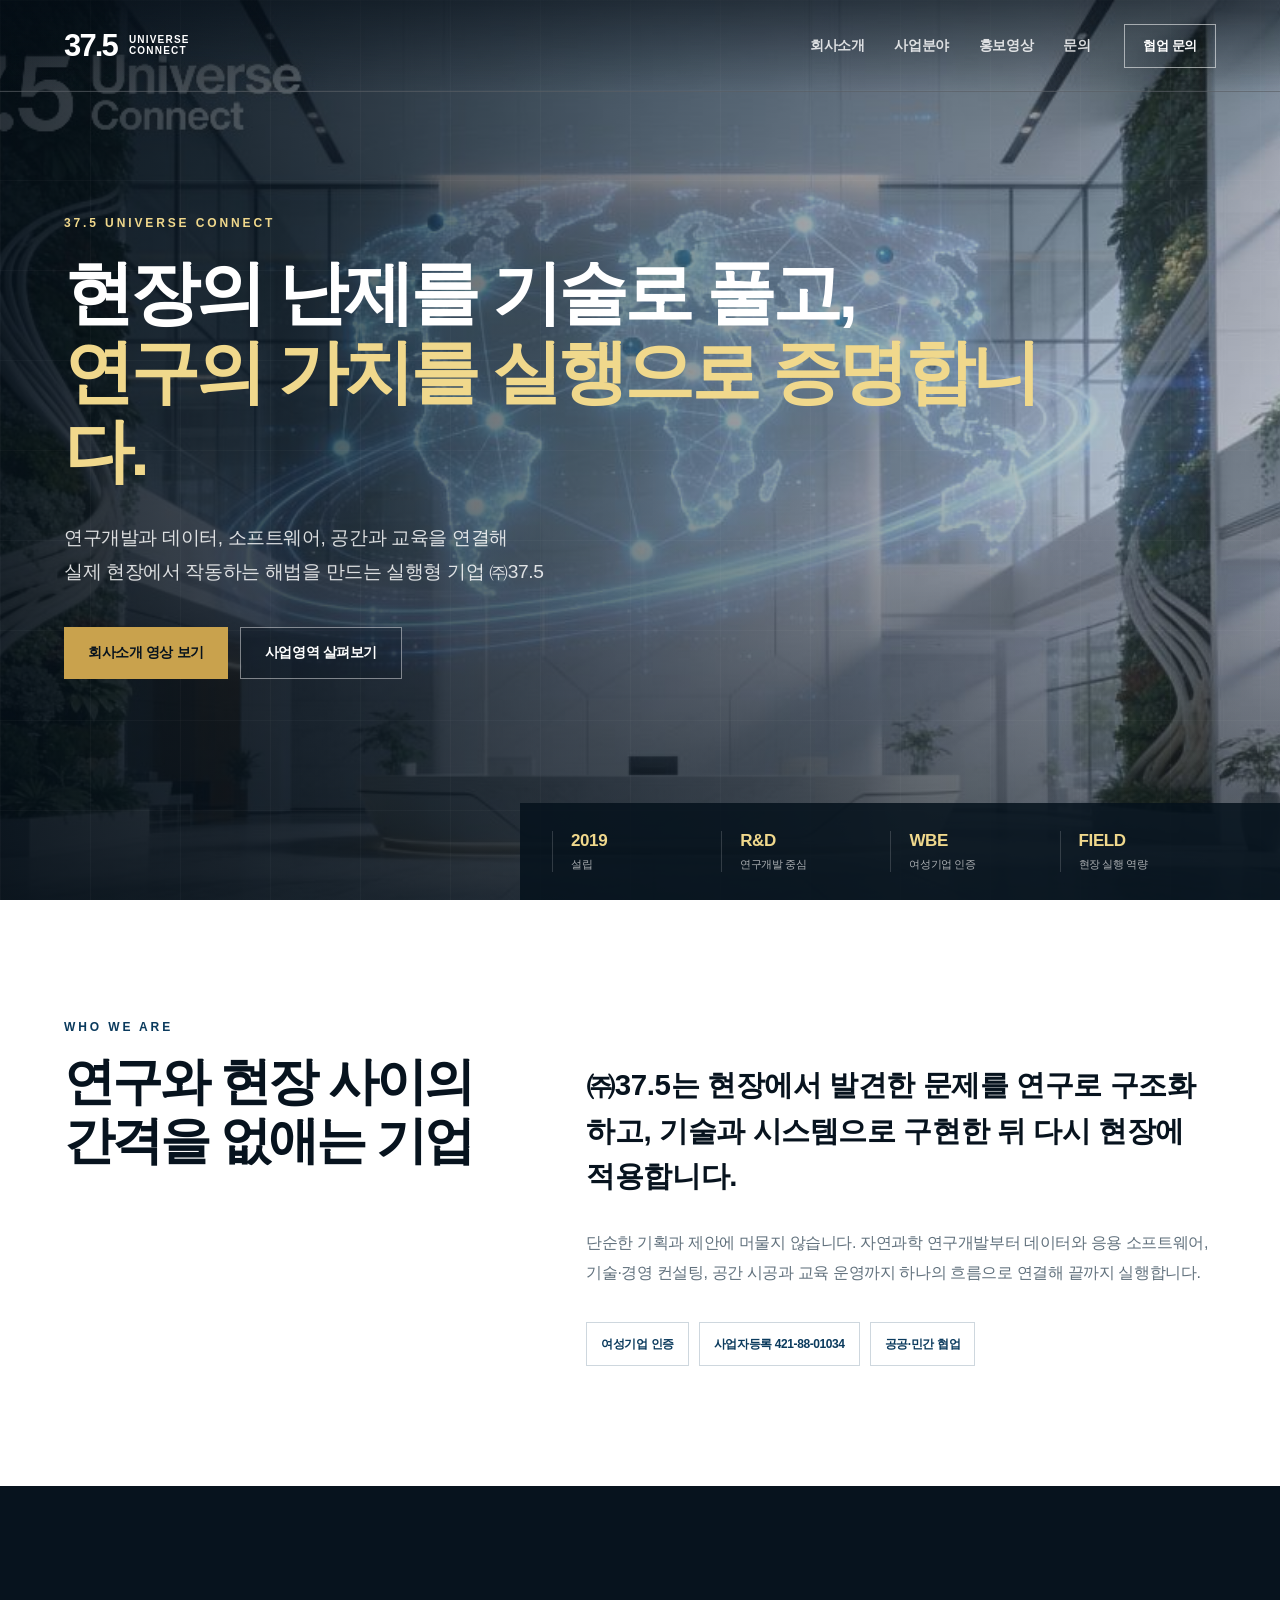
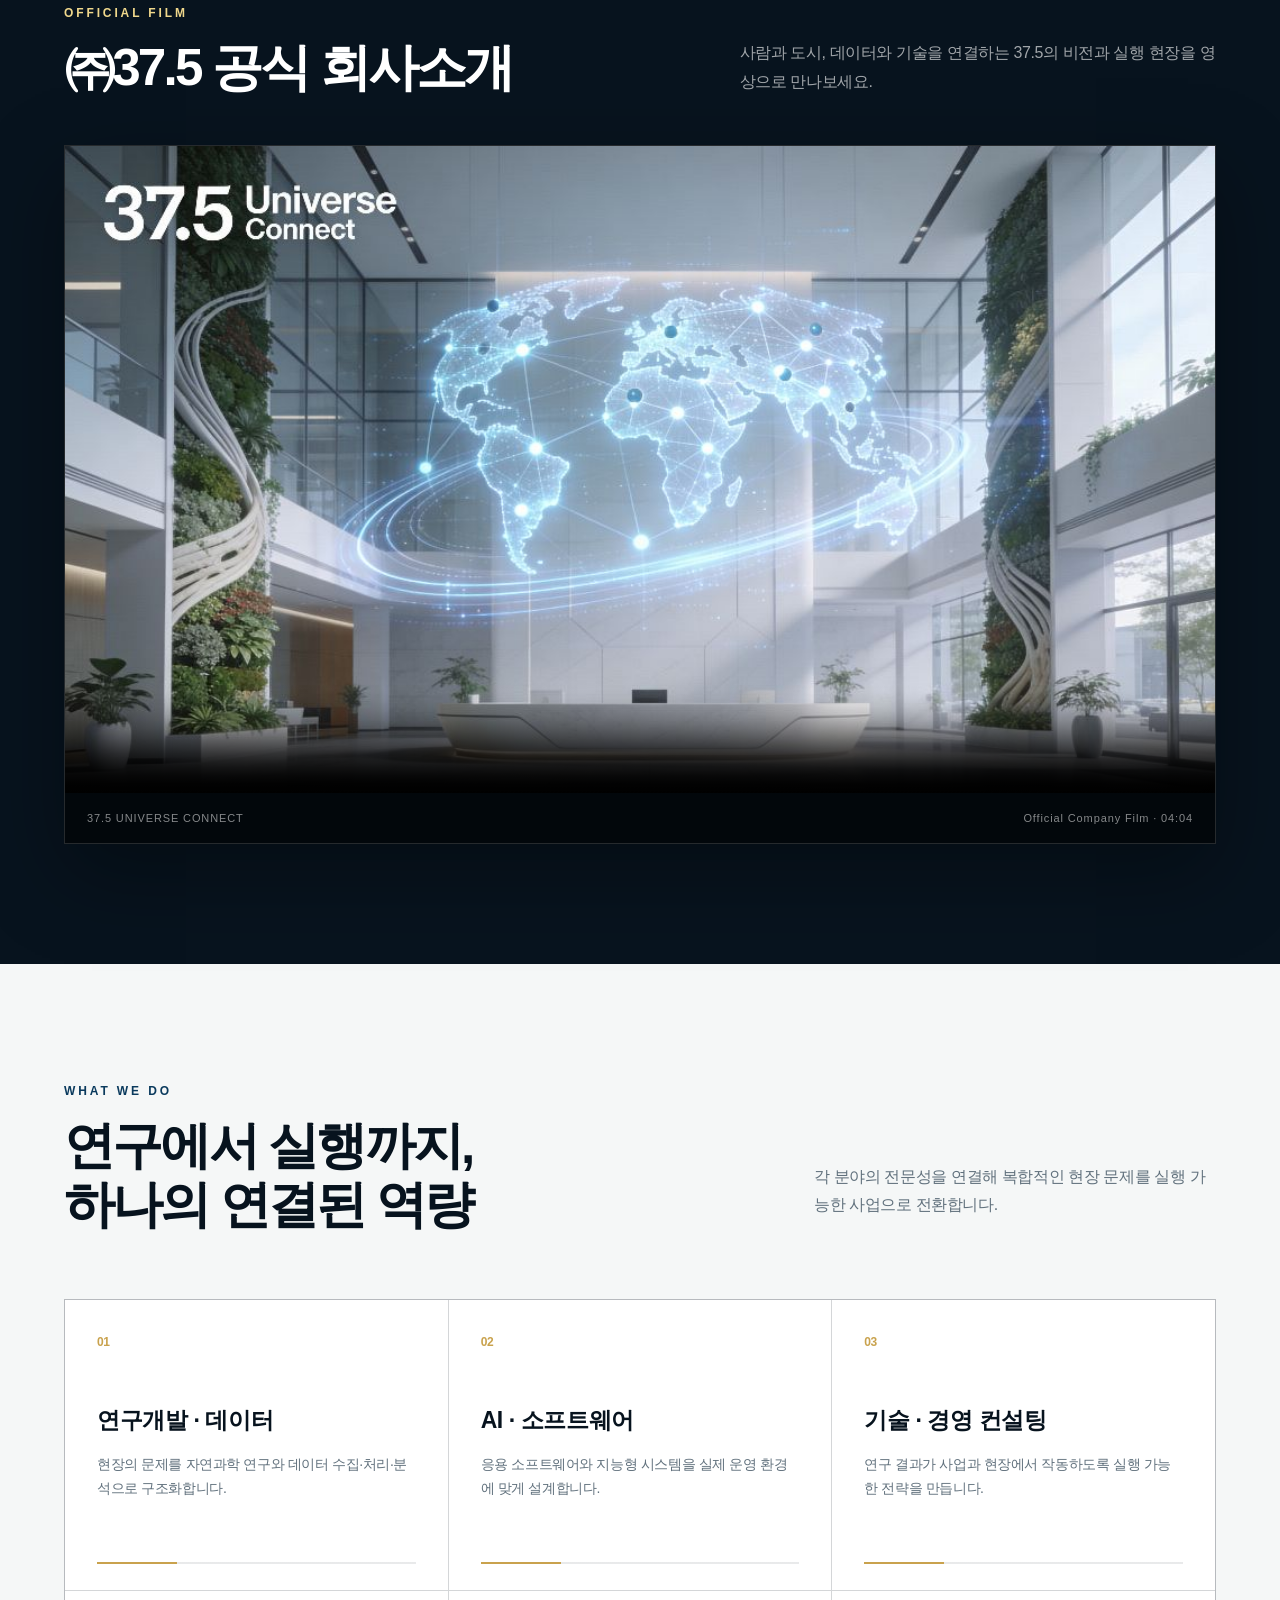
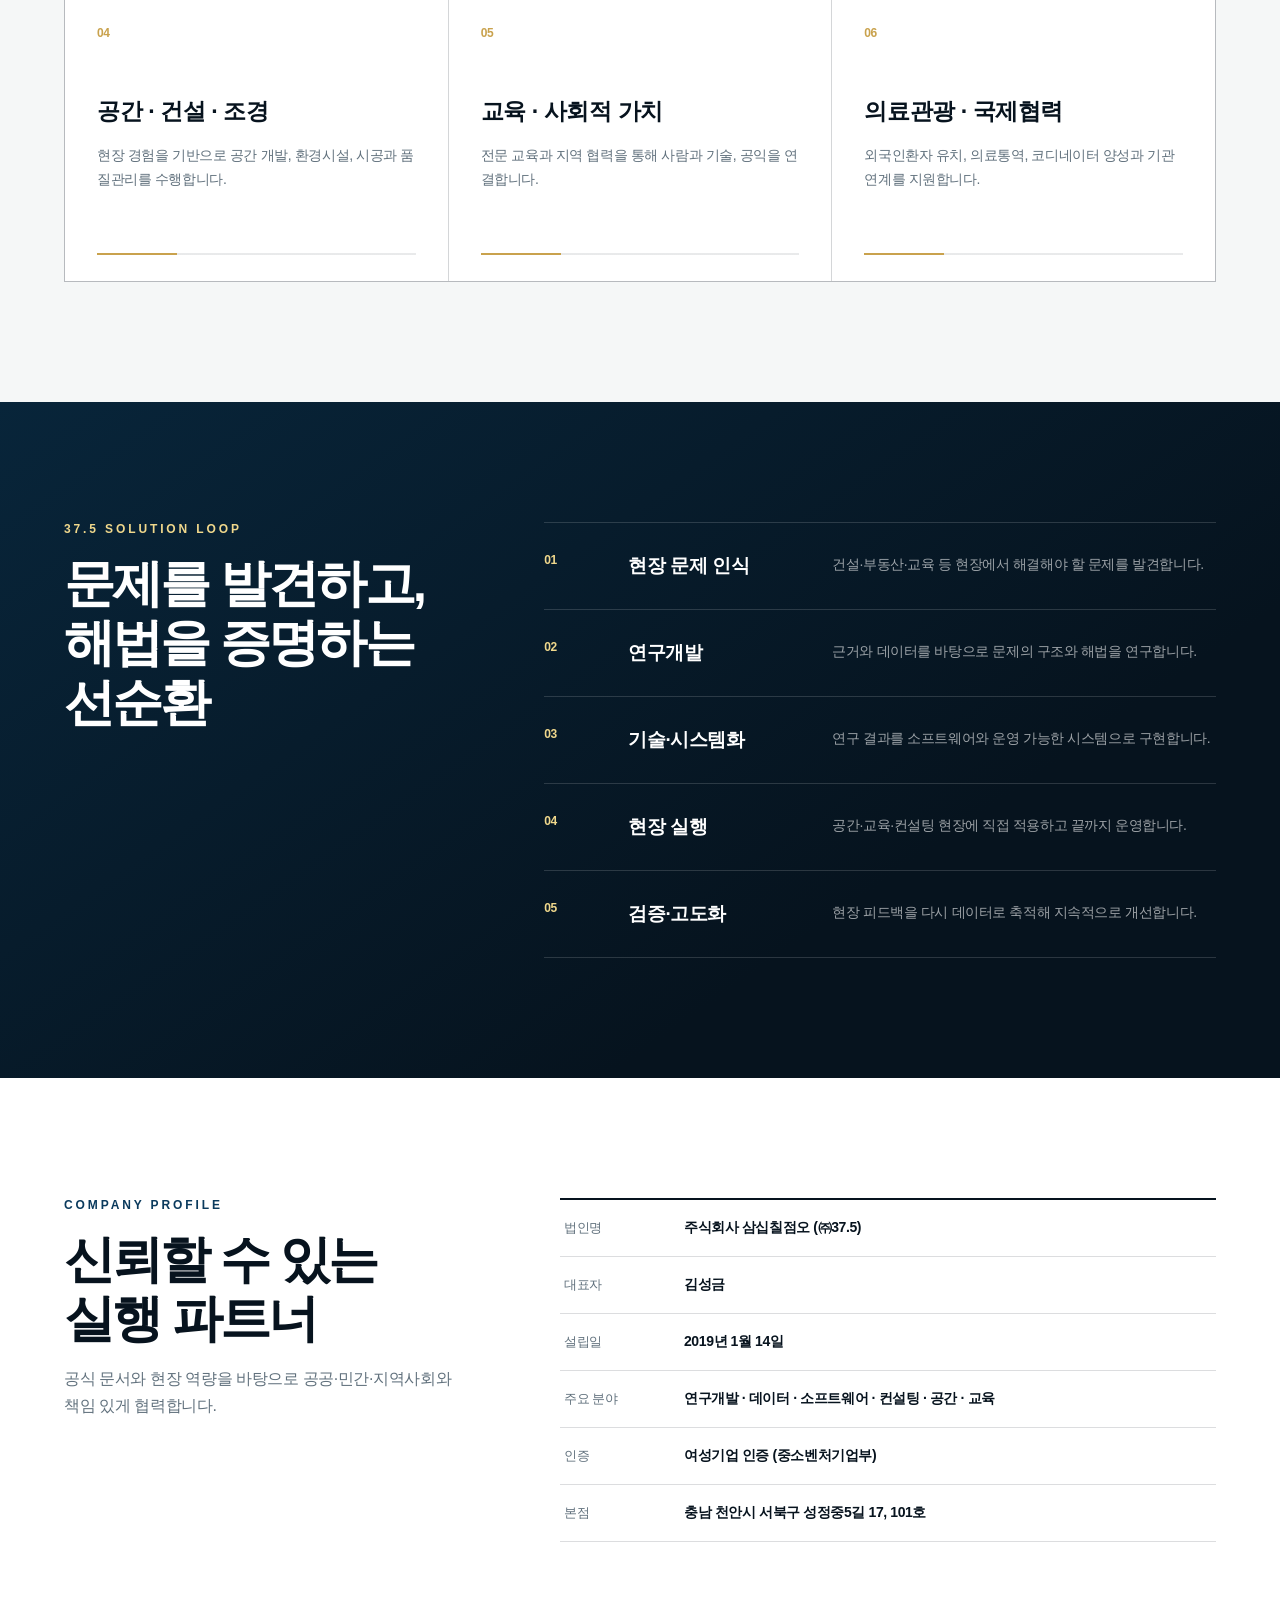
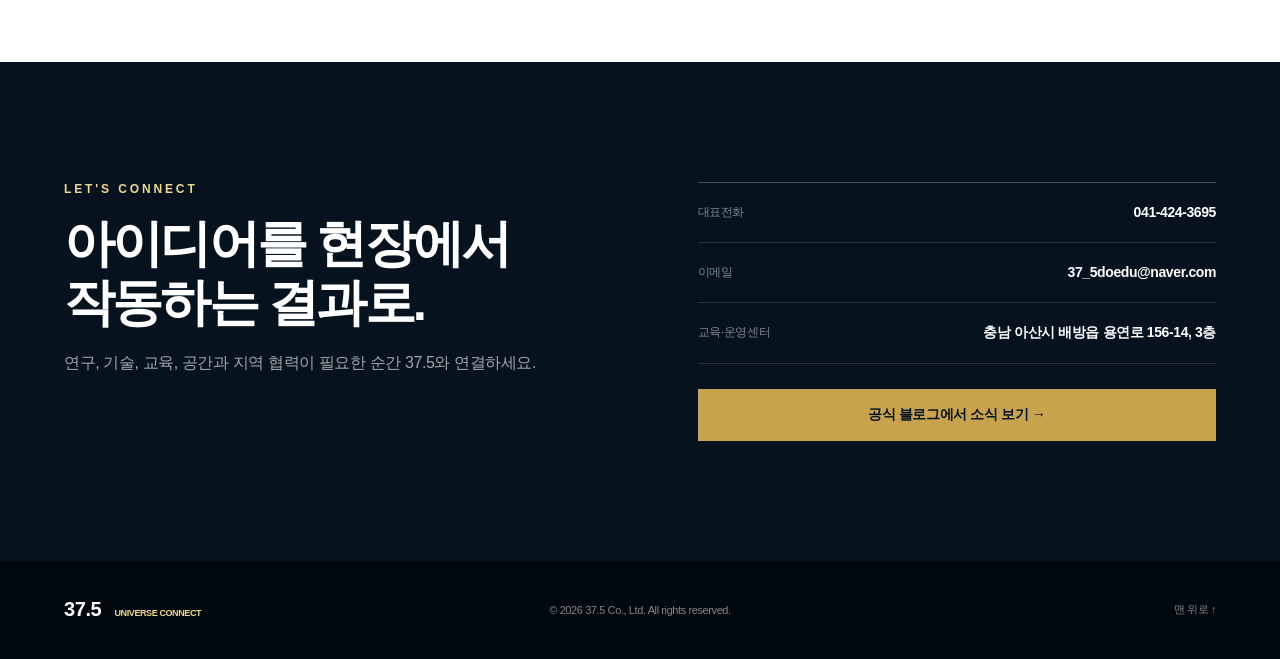
==== index.html @ fafd8f91 "Publish 37.5 company website" ====
<!doctype html>
<html lang="ko">
<head>
  <meta charset="utf-8">
  <meta name="viewport" content="width=device-width,initial-scale=1">
  <title>㈜37.5 | 현장과 기술을 연결하는 연구·개발·실행형 기업</title>
  <meta name="description" content="주식회사 삼십칠점오는 연구개발, 데이터, AI·소프트웨어, 공간, 교육과 의료관광을 연결해 현장에서 작동하는 해법을 만듭니다.">
  <meta name="keywords" content="주식회사 삼십칠점오,㈜37.5,37.5 Universe Connect,연구개발,데이터,AI,도시혁신,교육,의료관광">
  <link rel="canonical" href="https://www.375.co.kr/">
  <link rel="icon" href="company-logo.png">
  <meta property="og:type" content="website">
  <meta property="og:locale" content="ko_KR">
  <meta property="og:url" content="https://www.375.co.kr/">
  <meta property="og:site_name" content="㈜37.5">
  <meta property="og:title" content="㈜37.5 | 연구의 가치를 현장에서 증명합니다">
  <meta property="og:description" content="현장 경험과 기술을 결합한 연구·개발·실행형 기업">
  <meta property="og:image" content="https://www.375.co.kr/og.png">
  <meta name="twitter:card" content="summary_large_image">
  <link rel="stylesheet" href="styles.css">
  <script type="application/ld+json">{"@context":"https://schema.org","@type":"Organization","name":"주식회사 삼십칠점오","alternateName":["㈜37.5","37.5 Universe Connect"],"url":"https://www.375.co.kr/","logo":"https://www.375.co.kr/company-logo.png","description":"현장 경험과 기술을 결합해 연구개발, 데이터, 소프트웨어, 교육과 공간 사업을 실행하는 기업","foundingDate":"2019-01-14","telephone":"+82-41-424-3695","email":"37_5doedu@naver.com","address":{"@type":"PostalAddress","streetAddress":"성정중5길 17, 101호","addressLocality":"천안시 서북구","addressRegion":"충청남도","addressCountry":"KR"},"sameAs":["https://blog.naver.com/375movementinstitute"]}</script>
</head>
<body>
<main>
  <header class="site-header">
    <a class="brand" href="#top" aria-label="주식회사 37.5 홈"><span class="brand-mark">37.5</span><span class="brand-copy">UNIVERSE<br>CONNECT</span></a>
    <nav aria-label="주요 메뉴"><a href="#about">회사소개</a><a href="#business">사업분야</a><a href="#film">홍보영상</a><a href="#contact">문의</a></nav>
    <a class="header-cta" href="#contact">협업 문의</a>
  </header>

  <section class="hero" id="top">
    <img class="hero-image" src="hero-original.jpg" alt="글로벌 네트워크와 자연, 미래 기술이 어우러진 37.5 Universe Connect 공간">
    <div class="hero-shade"></div><div class="hero-grid"></div>
    <div class="hero-content">
      <p class="eyebrow">37.5 UNIVERSE CONNECT</p>
      <h1>현장의 난제를 기술로 풀고,<br><span>연구의 가치를 실행으로 증명합니다.</span></h1>
      <p class="hero-lead">연구개발과 데이터, 소프트웨어, 공간과 교육을 연결해<br class="desktop-only">실제 현장에서 작동하는 해법을 만드는 실행형 기업 ㈜37.5</p>
      <div class="hero-actions"><a class="button button-gold" href="#film">회사소개 영상 보기</a><a class="button button-ghost" href="#business">사업영역 살펴보기</a></div>
    </div>
    <div class="hero-proof" aria-label="회사 핵심 정보"><div><strong>2019</strong><span>설립</span></div><div><strong>R&amp;D</strong><span>연구개발 중심</span></div><div><strong>WBE</strong><span>여성기업 인증</span></div><div><strong>FIELD</strong><span>현장 실행 역량</span></div></div>
  </section>

  <section class="intro section" id="about">
    <div class="section-heading"><p class="kicker">WHO WE ARE</p><h2>연구와 현장 사이의<br>간격을 없애는 기업</h2></div>
    <div class="intro-copy"><p class="large-copy">㈜37.5는 현장에서 발견한 문제를 연구로 구조화하고, 기술과 시스템으로 구현한 뒤 다시 현장에 적용합니다.</p><p>단순한 기획과 제안에 머물지 않습니다. 자연과학 연구개발부터 데이터와 응용 소프트웨어, 기술·경영 컨설팅, 공간 시공과 교육 운영까지 하나의 흐름으로 연결해 끝까지 실행합니다.</p><div class="trust-row"><span>여성기업 인증</span><span>사업자등록 421-88-01034</span><span>공공·민간 협업</span></div></div>
  </section>

  <section class="film section dark-section" id="film">
    <div class="film-heading"><div><p class="kicker gold">OFFICIAL FILM</p><h2>㈜37.5 공식 회사소개</h2></div><p>사람과 도시, 데이터와 기술을 연결하는 37.5의 비전과 실행 현장을 영상으로 만나보세요.</p></div>
    <div class="video-shell"><video controls preload="metadata" poster="hero-original.jpg"><source src="company-film.mp4" type="video/mp4">브라우저가 영상 재생을 지원하지 않습니다.</video><div class="video-caption"><span>37.5 UNIVERSE CONNECT</span><span>Official Company Film · 04:04</span></div></div>
  </section>

  <section class="business section" id="business">
    <div class="section-heading wide-heading"><div><p class="kicker">WHAT WE DO</p><h2>연구에서 실행까지,<br>하나의 연결된 역량</h2></div><p>각 분야의 전문성을 연결해 복합적인 현장 문제를 실행 가능한 사업으로 전환합니다.</p></div>
    <div class="business-grid">
      <article class="business-card"><span class="card-no">01</span><h3>연구개발 · 데이터</h3><p>현장의 문제를 자연과학 연구와 데이터 수집·처리·분석으로 구조화합니다.</p><span class="card-line"></span></article>
      <article class="business-card"><span class="card-no">02</span><h3>AI · 소프트웨어</h3><p>응용 소프트웨어와 지능형 시스템을 실제 운영 환경에 맞게 설계합니다.</p><span class="card-line"></span></article>
      <article class="business-card"><span class="card-no">03</span><h3>기술 · 경영 컨설팅</h3><p>연구 결과가 사업과 현장에서 작동하도록 실행 가능한 전략을 만듭니다.</p><span class="card-line"></span></article>
      <article class="business-card"><span class="card-no">04</span><h3>공간 · 건설 · 조경</h3><p>현장 경험을 기반으로 공간 개발, 환경시설, 시공과 품질관리를 수행합니다.</p><span class="card-line"></span></article>
      <article class="business-card"><span class="card-no">05</span><h3>교육 · 사회적 가치</h3><p>전문 교육과 지역 협력을 통해 사람과 기술, 공익을 연결합니다.</p><span class="card-line"></span></article>
      <article class="business-card"><span class="card-no">06</span><h3>의료관광 · 국제협력</h3><p>외국인환자 유치, 의료통역, 코디네이터 양성과 기관 연계를 지원합니다.</p><span class="card-line"></span></article>
    </div>
  </section>

  <section class="loop section"><div class="loop-title"><p class="kicker gold">37.5 SOLUTION LOOP</p><h2>문제를 발견하고,<br>해법을 증명하는 선순환</h2></div><div class="loop-list">
    <div class="loop-item"><span>01</span><h3>현장 문제 인식</h3><p>건설·부동산·교육 등 현장에서 해결해야 할 문제를 발견합니다.</p></div>
    <div class="loop-item"><span>02</span><h3>연구개발</h3><p>근거와 데이터를 바탕으로 문제의 구조와 해법을 연구합니다.</p></div>
    <div class="loop-item"><span>03</span><h3>기술·시스템화</h3><p>연구 결과를 소프트웨어와 운영 가능한 시스템으로 구현합니다.</p></div>
    <div class="loop-item"><span>04</span><h3>현장 실행</h3><p>공간·교육·컨설팅 현장에 직접 적용하고 끝까지 운영합니다.</p></div>
    <div class="loop-item"><span>05</span><h3>검증·고도화</h3><p>현장 피드백을 다시 데이터로 축적해 지속적으로 개선합니다.</p></div>
  </div></section>

  <section class="credentials section"><div class="credential-panel"><p class="kicker">COMPANY PROFILE</p><h2>신뢰할 수 있는<br>실행 파트너</h2><p>공식 문서와 현장 역량을 바탕으로 공공·민간·지역사회와 책임 있게 협력합니다.</p></div><dl class="company-facts"><div><dt>법인명</dt><dd>주식회사 삼십칠점오 (㈜37.5)</dd></div><div><dt>대표자</dt><dd>김성금</dd></div><div><dt>설립일</dt><dd>2019년 1월 14일</dd></div><div><dt>주요 분야</dt><dd>연구개발 · 데이터 · 소프트웨어 · 컨설팅 · 공간 · 교육</dd></div><div><dt>인증</dt><dd>여성기업 인증 (중소벤처기업부)</dd></div><div><dt>본점</dt><dd>충남 천안시 서북구 성정중5길 17, 101호</dd></div></dl></section>

  <section class="contact section" id="contact"><div class="contact-copy"><p class="kicker gold">LET'S CONNECT</p><h2>아이디어를 현장에서<br>작동하는 결과로.</h2><p>연구, 기술, 교육, 공간과 지역 협력이 필요한 순간 37.5와 연결하세요.</p></div><div class="contact-card"><a href="tel:0414243695"><span>대표전화</span><strong>041-424-3695</strong></a><a href="mailto:37_5doedu@naver.com"><span>이메일</span><strong>37_5doedu@naver.com</strong></a><div><span>교육·운영센터</span><strong>충남 아산시 배방읍 용연로 156-14, 3층</strong></div><a class="contact-button" href="https://blog.naver.com/375movementinstitute" target="_blank" rel="noreferrer">공식 블로그에서 소식 보기 →</a></div></section>
  <footer><div class="footer-brand">37.5 <span>UNIVERSE CONNECT</span></div><p>© 2026 37.5 Co., Ltd. All rights reserved.</p><div><a href="#top">맨 위로 ↑</a></div></footer>
</main>
</body>
</html>
---- styles.css ----
:root{--ink:#07131e;--blue:#0a3a5d;--gold:#c9a24d;--gold-light:#f0d88c;--paper:#f5f7f7;--white:#fff;--muted:#61717d;--line:rgba(7,19,30,.14)}
*{box-sizing:border-box}html{scroll-behavior:smooth}body{margin:0;background:var(--paper);color:var(--ink);font-family:Pretendard,"Noto Sans KR","Apple SD Gothic Neo",Arial,sans-serif;letter-spacing:-.025em}a{color:inherit;text-decoration:none}img,video{display:block;max-width:100%}
.site-header{position:absolute;inset:0 0 auto;z-index:20;height:92px;padding:0 5vw;display:flex;align-items:center;gap:34px;color:white;border-bottom:1px solid rgba(255,255,255,.22);background:linear-gradient(180deg,rgba(4,13,22,.55),transparent)}.brand{display:flex;align-items:center;gap:12px;margin-right:auto}.brand-mark{font-size:31px;font-weight:800;letter-spacing:-.06em}.brand-copy{font-size:10px;line-height:1.05;letter-spacing:.12em;font-weight:700}.site-header nav{display:flex;gap:30px;font-size:14px;font-weight:600}.site-header nav a{opacity:.82}.site-header nav a:hover{opacity:1}.header-cta{padding:12px 18px;border:1px solid rgba(255,255,255,.55);font-size:13px;font-weight:700}
.hero{min-height:840px;height:100vh;position:relative;color:white;overflow:hidden}.hero-image{position:absolute;inset:0;width:100%;height:100%;object-fit:cover;object-position:center}.hero-shade{position:absolute;inset:0;background:linear-gradient(90deg,rgba(3,13,22,.85),rgba(3,16,28,.46) 51%,rgba(3,13,22,.14)),linear-gradient(0deg,rgba(3,13,22,.58),transparent 45%)}.hero-grid{position:absolute;inset:0;opacity:.13;background-image:linear-gradient(rgba(255,255,255,.22) 1px,transparent 1px),linear-gradient(90deg,rgba(255,255,255,.22) 1px,transparent 1px);background-size:90px 90px}.hero-content{position:relative;z-index:2;width:min(1180px,90vw);margin:auto;padding-top:clamp(190px,24vh,255px)}.eyebrow,.kicker{margin:0 0 24px;color:var(--gold-light);font-size:12px;letter-spacing:.24em;font-weight:800}.hero h1{max-width:1000px;margin:0;font-size:clamp(42px,5.5vw,78px);line-height:1.12;letter-spacing:-.055em}.hero h1 span{color:var(--gold-light)}.hero-lead{margin:30px 0 0;font-size:clamp(17px,1.5vw,21px);line-height:1.78;color:rgba(255,255,255,.84)}.hero-actions{display:flex;gap:12px;margin-top:38px}.button{display:inline-flex;min-height:52px;padding:0 24px;align-items:center;justify-content:center;font-size:14px;font-weight:750}.button-gold{background:var(--gold);color:var(--ink)}.button-ghost{border:1px solid rgba(255,255,255,.45);background:rgba(5,18,29,.24)}.hero-proof{position:absolute;z-index:3;bottom:0;right:0;width:min(760px,62vw);display:grid;grid-template-columns:repeat(4,1fr);padding:28px 4vw 28px 32px;background:rgba(5,18,29,.86)}.hero-proof div{padding:0 18px;border-left:1px solid rgba(255,255,255,.16)}.hero-proof strong{display:block;color:var(--gold-light);font-size:17px}.hero-proof span{display:block;margin-top:6px;font-size:11px;color:rgba(255,255,255,.65)}
.section{padding:120px max(5vw,calc((100vw - 1180px)/2))}.intro{display:grid;grid-template-columns:.8fr 1.2fr;gap:8vw;background:white}.kicker{color:var(--blue);margin-bottom:18px}.kicker.gold{color:var(--gold-light)}.section h2{margin:0;font-size:clamp(36px,4vw,58px);line-height:1.16;letter-spacing:-.055em}.intro-copy{padding-top:42px;color:var(--muted);font-size:16px;line-height:1.85}.large-copy{margin-top:0;color:var(--ink);font-size:clamp(22px,2.3vw,31px);line-height:1.55;font-weight:650}.trust-row{display:flex;flex-wrap:wrap;gap:10px;margin-top:34px}.trust-row span{padding:10px 14px;color:var(--blue);border:1px solid rgba(10,58,93,.2);font-size:12px;font-weight:700}
.dark-section{background:var(--ink);color:white}.film-heading{display:grid;grid-template-columns:1fr .8fr;align-items:end;gap:80px;margin-bottom:48px}.film-heading>p{margin:0;color:rgba(255,255,255,.62);font-size:16px;line-height:1.8}.video-shell{border:1px solid rgba(255,255,255,.14);background:#02070b;box-shadow:0 30px 80px rgba(0,0,0,.35)}.video-shell video{width:100%;aspect-ratio:16/9;background:#000}.video-caption{display:flex;justify-content:space-between;padding:19px 22px;color:rgba(255,255,255,.52);font-size:11px;letter-spacing:.08em}
.wide-heading{display:grid;grid-template-columns:1fr .6fr;gap:80px;align-items:end}.wide-heading>p{color:var(--muted);line-height:1.75}.business-grid{display:grid;grid-template-columns:repeat(3,1fr);gap:1px;margin-top:64px;background:var(--line);border:1px solid var(--line)}.business-card{position:relative;min-height:290px;padding:32px;background:white;overflow:hidden}.card-no{color:var(--gold);font-size:12px;font-weight:800}.business-card h3{margin:55px 0 16px;font-size:23px}.business-card p{margin:0;color:var(--muted);line-height:1.75;font-size:14px}.card-line{position:absolute;left:32px;right:32px;bottom:26px;height:2px;background:linear-gradient(90deg,var(--gold) 0 25%,rgba(7,19,30,.09) 25%)}
.loop{display:grid;grid-template-columns:.72fr 1.28fr;gap:8vw;color:white;background:linear-gradient(145deg,#08253a,#06131e 70%)}.loop-title{position:sticky;top:60px;align-self:start}.loop-list{border-top:1px solid rgba(255,255,255,.15)}.loop-item{display:grid;grid-template-columns:60px 180px 1fr;gap:24px;padding:30px 0;border-bottom:1px solid rgba(255,255,255,.15)}.loop-item>span{color:var(--gold-light);font-size:12px;font-weight:800}.loop-item h3,.loop-item p{margin:0}.loop-item p{color:rgba(255,255,255,.6);font-size:14px;line-height:1.7}
.credentials{display:grid;grid-template-columns:.75fr 1.25fr;gap:8vw;background:white}.credential-panel>p:last-child{color:var(--muted);line-height:1.7}.company-facts{margin:0;border-top:2px solid var(--ink)}.company-facts div{display:grid;grid-template-columns:120px 1fr;padding:19px 4px;border-bottom:1px solid var(--line)}.company-facts dt{color:var(--muted);font-size:13px}.company-facts dd{margin:0;font-size:14px;font-weight:650}
.contact{display:grid;grid-template-columns:1fr 1fr;gap:9vw;color:white;background:#06131e}.contact-copy>p:last-child{max-width:520px;color:rgba(255,255,255,.62);line-height:1.8}.contact-card{border-top:1px solid rgba(255,255,255,.25)}.contact-card>a:not(.contact-button),.contact-card>div{display:flex;justify-content:space-between;gap:24px;padding:21px 0;border-bottom:1px solid rgba(255,255,255,.13)}.contact-card span{color:rgba(255,255,255,.48);font-size:12px}.contact-card strong{text-align:right;font-size:14px}.contact-button{display:flex;justify-content:center;margin-top:25px;padding:17px 20px;background:var(--gold);color:var(--ink);font-size:14px;font-weight:800}footer{display:grid;grid-template-columns:1fr 1fr 1fr;align-items:center;padding:32px 5vw;color:rgba(255,255,255,.5);background:#02090e;font-size:11px}.footer-brand{color:white;font-size:20px;font-weight:800}.footer-brand span{margin-left:8px;color:var(--gold-light);font-size:9px}footer p{text-align:center}footer div:last-child{text-align:right}
@media(max-width:900px){.site-header{height:76px;padding:0 20px}.site-header nav{display:none}.header-cta{padding:10px 13px}.hero{min-height:760px;height:92vh}.hero-content{width:calc(100% - 40px);padding-top:160px}.hero h1{font-size:clamp(38px,10vw,58px)}.desktop-only{display:none}.hero-proof{left:0;width:100%;grid-template-columns:repeat(2,1fr);padding:18px 20px}.hero-proof div{padding:9px 13px}.section{padding:84px 22px}.intro,.film-heading,.wide-heading,.loop,.credentials,.contact{grid-template-columns:1fr;gap:42px}.intro-copy{padding-top:0}.business-grid{grid-template-columns:1fr 1fr}.loop-title{position:static}.loop-item{grid-template-columns:44px 140px 1fr}}
@media(max-width:580px){.brand-mark{font-size:27px}.header-cta{font-size:11px}.hero{min-height:800px}.hero-image{object-position:57% center}.hero-content{padding-top:132px;padding-bottom:190px}.hero h1{font-size:clamp(31px,9.5vw,37px);line-height:1.18}.hero-lead{font-size:15px;line-height:1.65}.hero-actions{flex-direction:column;width:100%;margin-top:26px}.business-grid{grid-template-columns:1fr}.business-card{min-height:250px}.loop-item{grid-template-columns:38px 1fr}.loop-item p{grid-column:2}.company-facts div{grid-template-columns:90px 1fr}.contact-card>a:not(.contact-button),.contact-card>div{flex-direction:column}.contact-card strong{text-align:left}.video-caption{flex-direction:column;gap:7px}footer{grid-template-columns:1fr;gap:13px}footer p,footer div:last-child{text-align:left}}
@media(max-width:380px){.site-header{padding:0 16px}.brand-copy{display:none}.header-cta{padding:9px 11px}.hero-content{width:calc(100% - 32px)}.hero h1{font-size:30px}.hero-lead{font-size:14px}.section{padding-left:18px;padding-right:18px}}
@media(prefers-reduced-motion:reduce){html{scroll-behavior:auto}*{transition:none!important}}
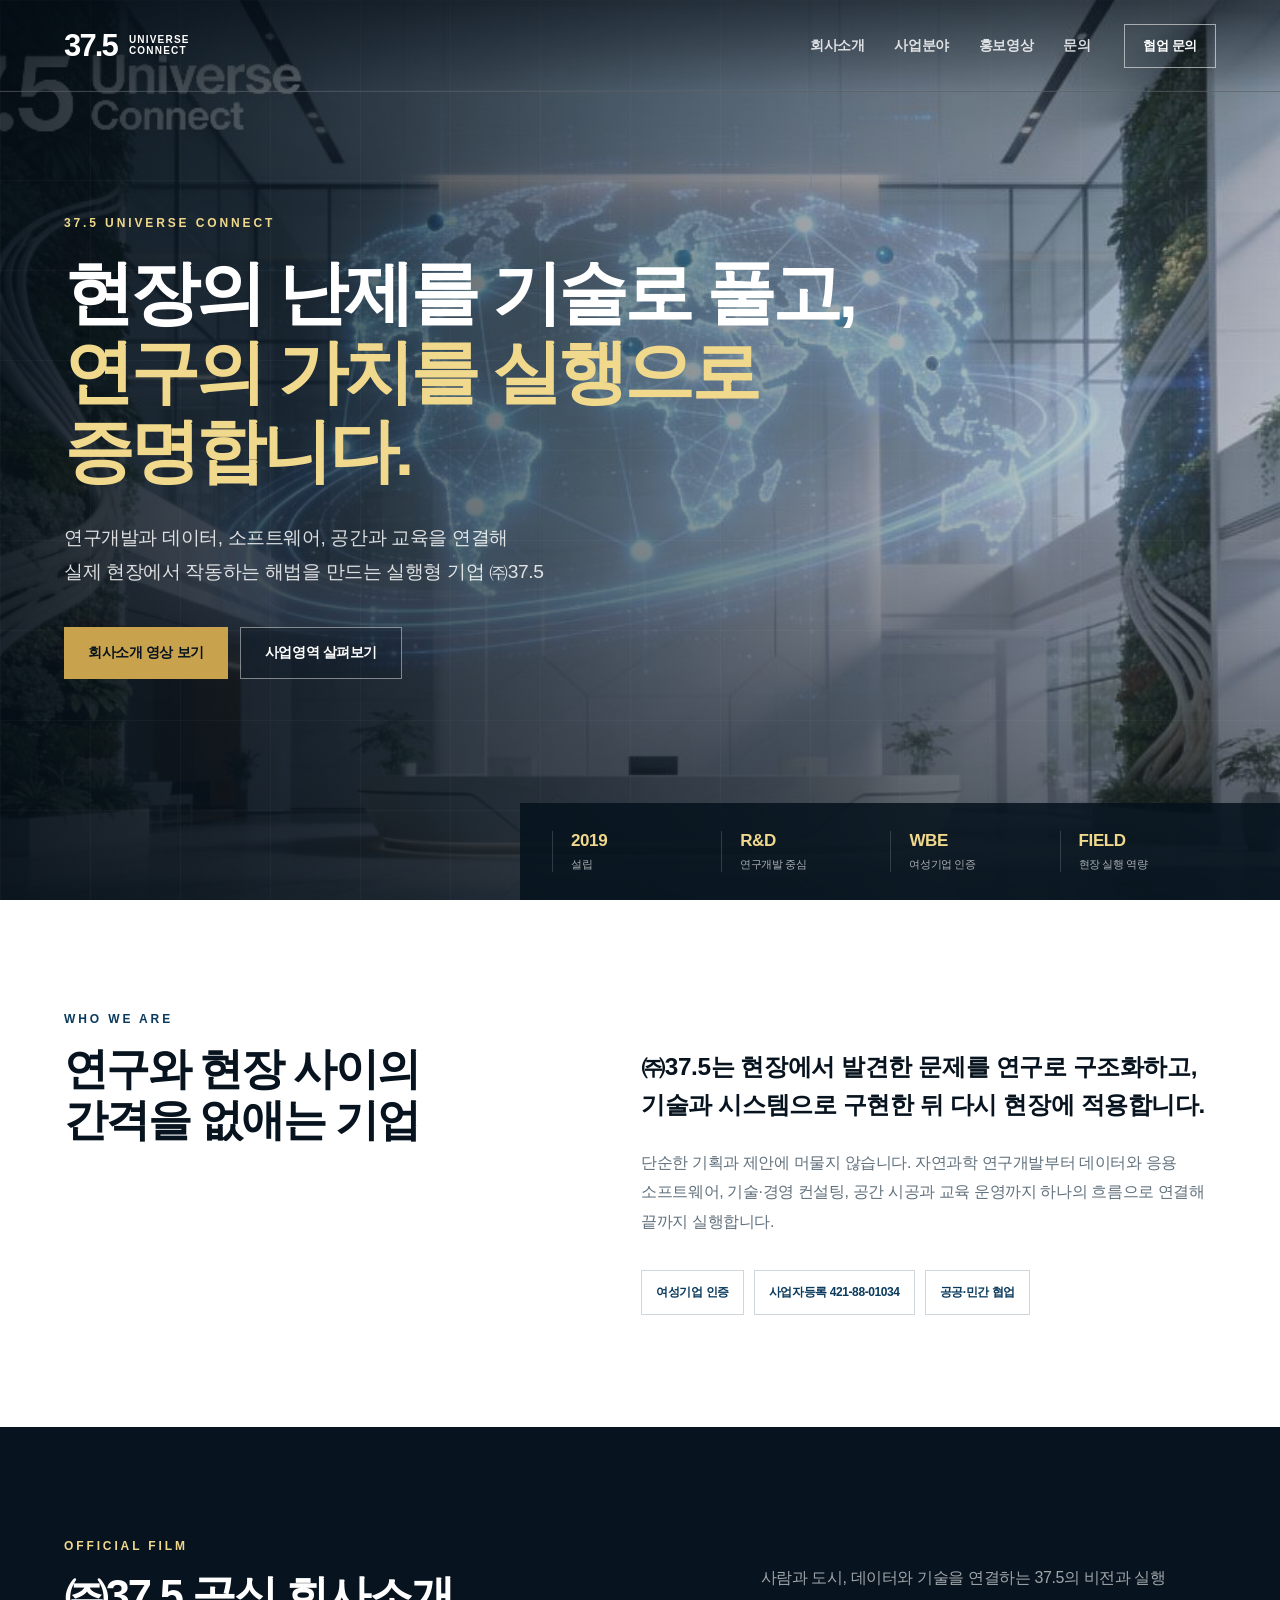
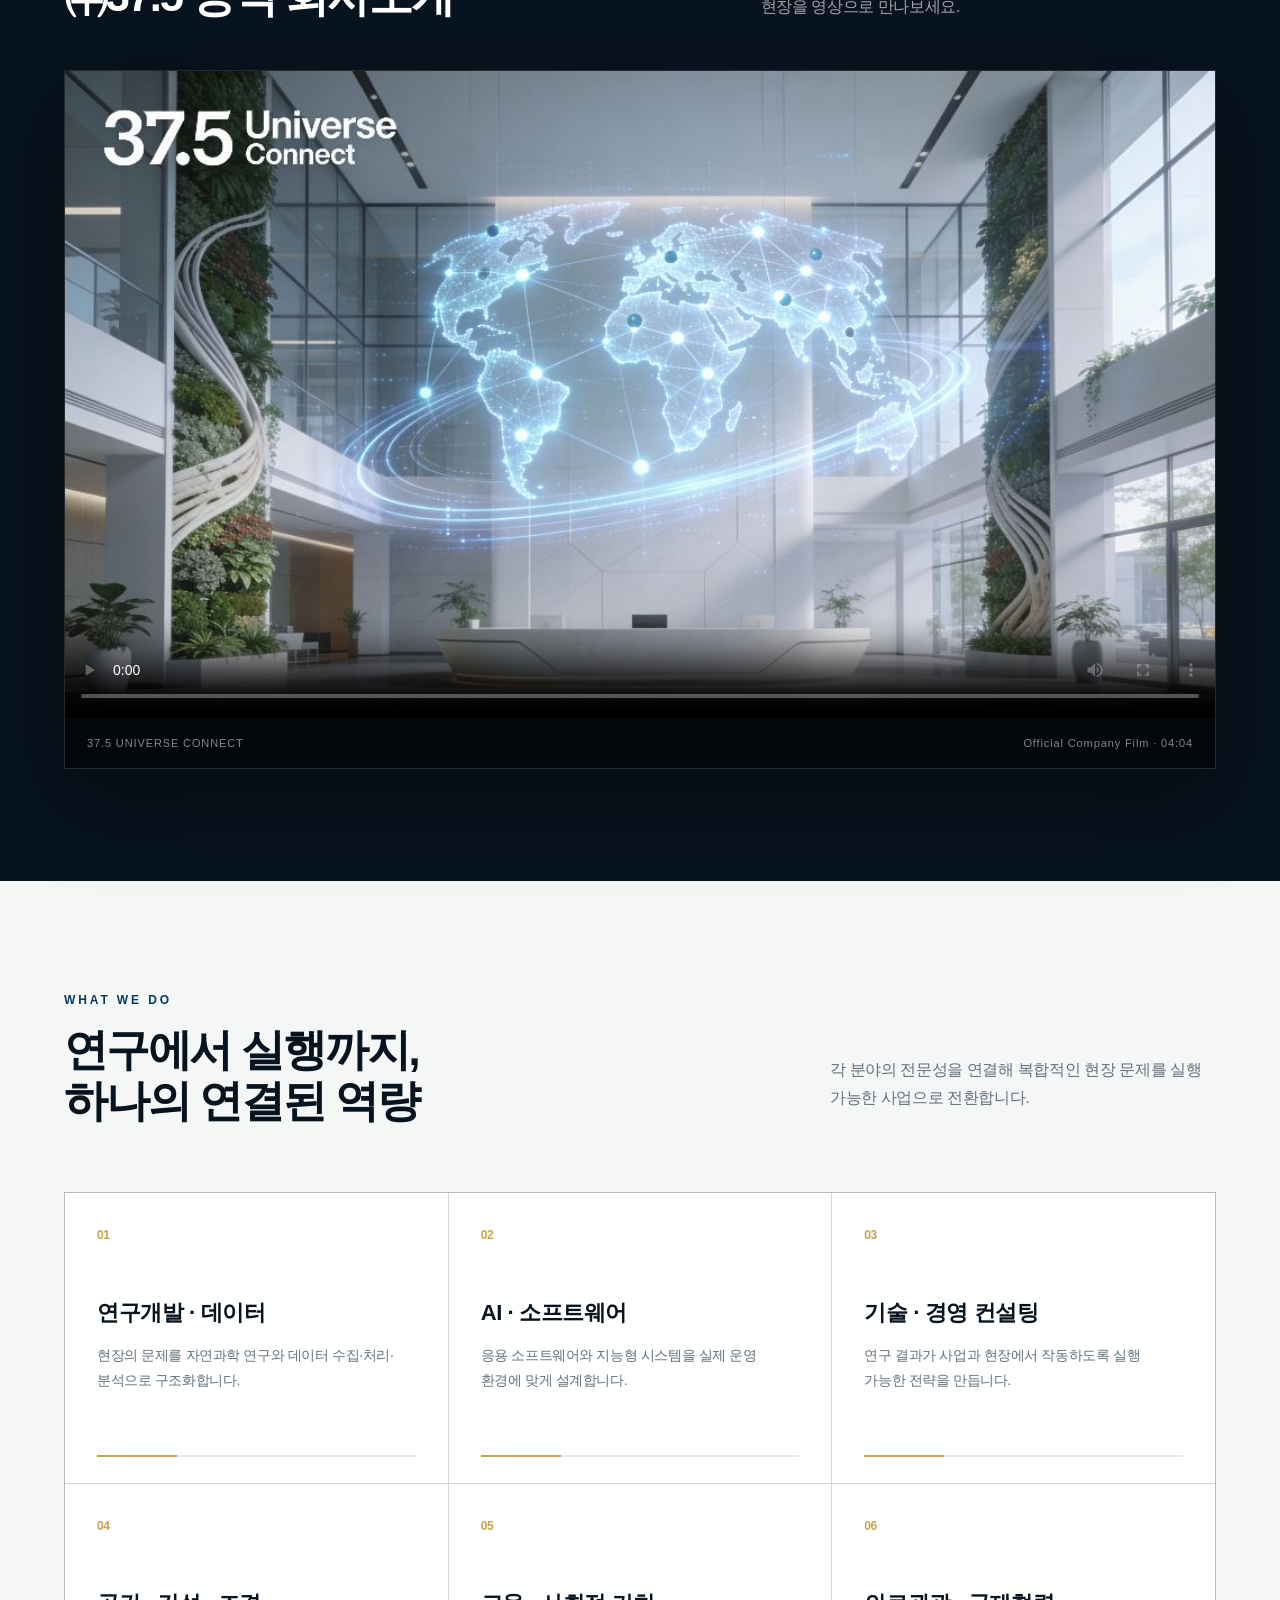
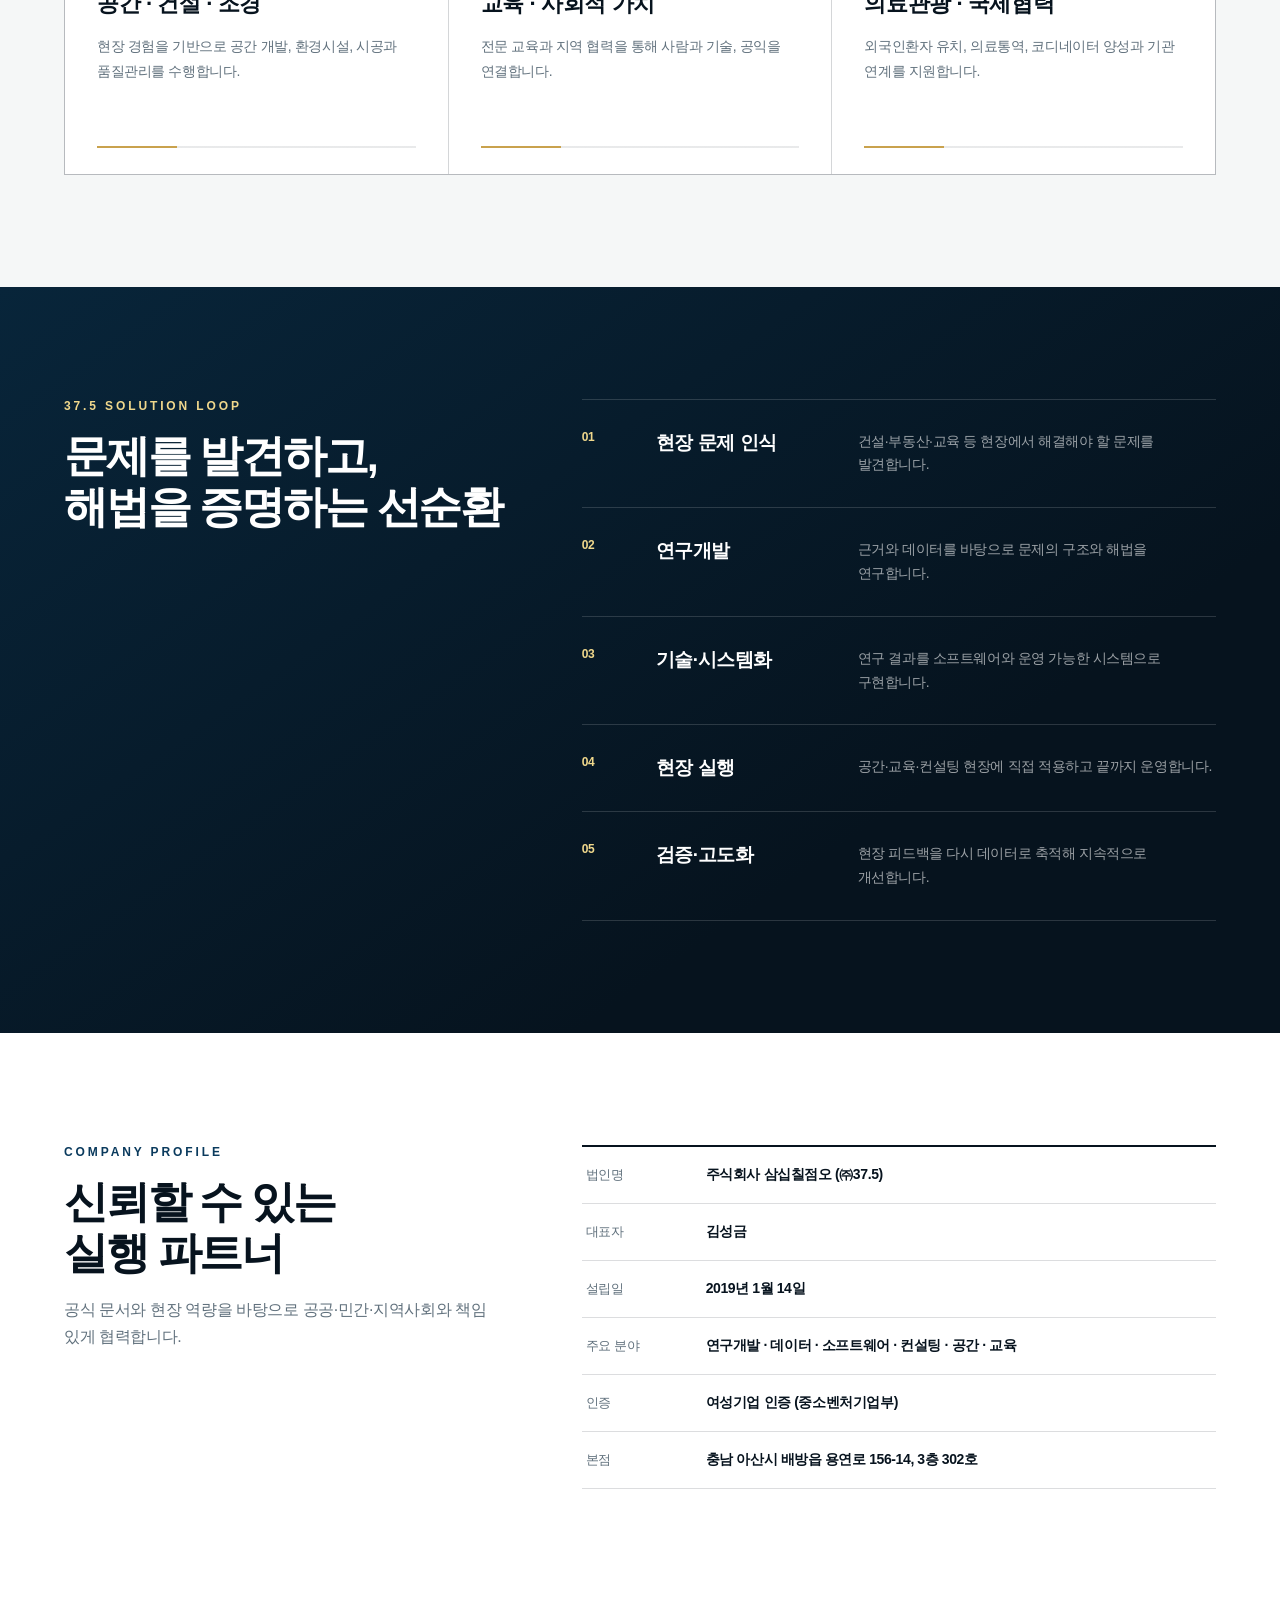
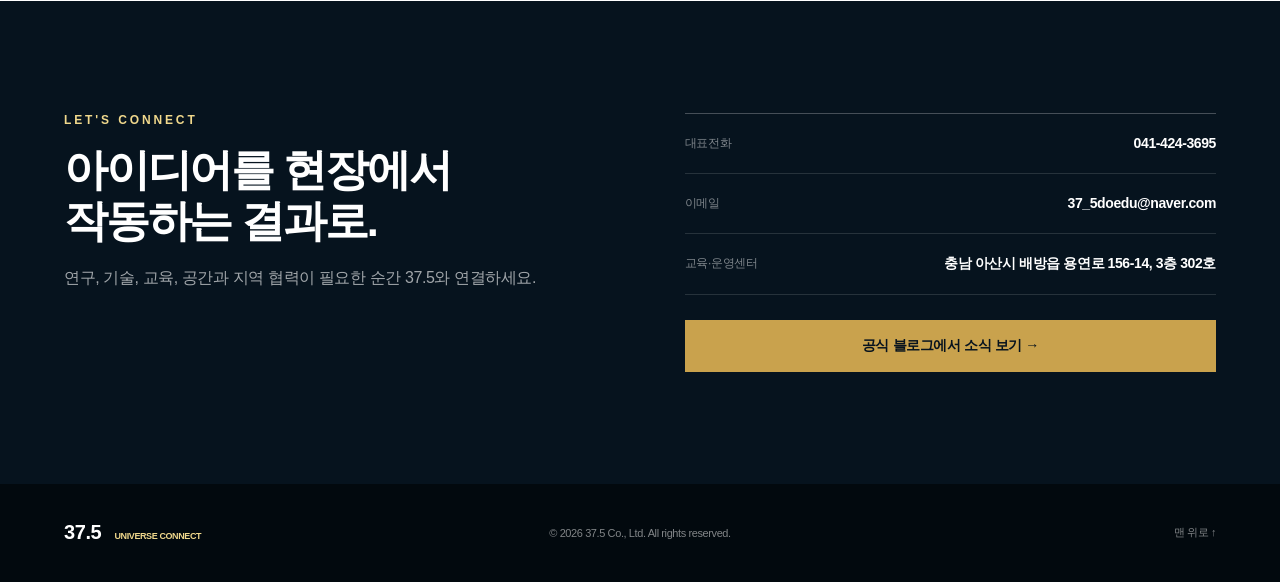
==== commit a02cd73f: "Update company headquarters address" ====
--- a/index.html
+++ b/index.html
@@ -17,7 +17,7 @@
   <meta property="og:image" content="https://www.375.co.kr/og.png">
   <meta name="twitter:card" content="summary_large_image">
   <link rel="stylesheet" href="styles.css">
-  <script type="application/ld+json">{"@context":"https://schema.org","@type":"Organization","name":"주식회사 삼십칠점오","alternateName":["㈜37.5","37.5 Universe Connect"],"url":"https://www.375.co.kr/","logo":"https://www.375.co.kr/company-logo.png","description":"현장 경험과 기술을 결합해 연구개발, 데이터, 소프트웨어, 교육과 공간 사업을 실행하는 기업","foundingDate":"2019-01-14","telephone":"+82-41-424-3695","email":"37_5doedu@naver.com","address":{"@type":"PostalAddress","streetAddress":"성정중5길 17, 101호","addressLocality":"천안시 서북구","addressRegion":"충청남도","addressCountry":"KR"},"sameAs":["https://blog.naver.com/375movementinstitute"]}</script>
+  <script type="application/ld+json">{"@context":"https://schema.org","@type":"Organization","name":"주식회사 삼십칠점오","alternateName":["㈜37.5","37.5 Universe Connect"],"url":"https://www.375.co.kr/","logo":"https://www.375.co.kr/company-logo.png","description":"현장 경험과 기술을 결합해 연구개발, 데이터, 소프트웨어, 교육과 공간 사업을 실행하는 기업","foundingDate":"2019-01-14","telephone":"+82-41-424-3695","email":"37_5doedu@naver.com","address":{"@type":"PostalAddress","streetAddress":"배방읍 용연로 156-14, 3층 302호","addressLocality":"아산시","addressRegion":"충청남도","addressCountry":"KR"},"sameAs":["https://blog.naver.com/375movementinstitute"]}</script>
 </head>
 <body>
 <main>
@@ -69,9 +69,9 @@
     <div class="loop-item"><span>05</span><h3>검증·고도화</h3><p>현장 피드백을 다시 데이터로 축적해 지속적으로 개선합니다.</p></div>
   </div></section>
 
-  <section class="credentials section"><div class="credential-panel"><p class="kicker">COMPANY PROFILE</p><h2>신뢰할 수 있는<br>실행 파트너</h2><p>공식 문서와 현장 역량을 바탕으로 공공·민간·지역사회와 책임 있게 협력합니다.</p></div><dl class="company-facts"><div><dt>법인명</dt><dd>주식회사 삼십칠점오 (㈜37.5)</dd></div><div><dt>대표자</dt><dd>김성금</dd></div><div><dt>설립일</dt><dd>2019년 1월 14일</dd></div><div><dt>주요 분야</dt><dd>연구개발 · 데이터 · 소프트웨어 · 컨설팅 · 공간 · 교육</dd></div><div><dt>인증</dt><dd>여성기업 인증 (중소벤처기업부)</dd></div><div><dt>본점</dt><dd>충남 천안시 서북구 성정중5길 17, 101호</dd></div></dl></section>
+  <section class="credentials section"><div class="credential-panel"><p class="kicker">COMPANY PROFILE</p><h2>신뢰할 수 있는<br>실행 파트너</h2><p>공식 문서와 현장 역량을 바탕으로 공공·민간·지역사회와 책임 있게 협력합니다.</p></div><dl class="company-facts"><div><dt>법인명</dt><dd>주식회사 삼십칠점오 (㈜37.5)</dd></div><div><dt>대표자</dt><dd>김성금</dd></div><div><dt>설립일</dt><dd>2019년 1월 14일</dd></div><div><dt>주요 분야</dt><dd>연구개발 · 데이터 · 소프트웨어 · 컨설팅 · 공간 · 교육</dd></div><div><dt>인증</dt><dd>여성기업 인증 (중소벤처기업부)</dd></div><div><dt>본점</dt><dd>충남 아산시 배방읍 용연로 156-14, 3층 302호</dd></div></dl></section>
 
-  <section class="contact section" id="contact"><div class="contact-copy"><p class="kicker gold">LET'S CONNECT</p><h2>아이디어를 현장에서<br>작동하는 결과로.</h2><p>연구, 기술, 교육, 공간과 지역 협력이 필요한 순간 37.5와 연결하세요.</p></div><div class="contact-card"><a href="tel:0414243695"><span>대표전화</span><strong>041-424-3695</strong></a><a href="mailto:37_5doedu@naver.com"><span>이메일</span><strong>37_5doedu@naver.com</strong></a><div><span>교육·운영센터</span><strong>충남 아산시 배방읍 용연로 156-14, 3층</strong></div><a class="contact-button" href="https://blog.naver.com/375movementinstitute" target="_blank" rel="noreferrer">공식 블로그에서 소식 보기 →</a></div></section>
+  <section class="contact section" id="contact"><div class="contact-copy"><p class="kicker gold">LET'S CONNECT</p><h2>아이디어를 현장에서<br>작동하는 결과로.</h2><p>연구, 기술, 교육, 공간과 지역 협력이 필요한 순간 37.5와 연결하세요.</p></div><div class="contact-card"><a href="tel:0414243695"><span>대표전화</span><strong>041-424-3695</strong></a><a href="mailto:37_5doedu@naver.com"><span>이메일</span><strong>37_5doedu@naver.com</strong></a><div><span>교육·운영센터</span><strong>충남 아산시 배방읍 용연로 156-14, 3층 302호</strong></div><a class="contact-button" href="https://blog.naver.com/375movementinstitute" target="_blank" rel="noreferrer">공식 블로그에서 소식 보기 →</a></div></section>
   <footer><div class="footer-brand">37.5 <span>UNIVERSE CONNECT</span></div><p>© 2026 37.5 Co., Ltd. All rights reserved.</p><div><a href="#top">맨 위로 ↑</a></div></footer>
 </main>
 </body>
--- a/styles.css
+++ b/styles.css
@@ -1,14 +1,14 @@
 :root{--ink:#07131e;--blue:#0a3a5d;--gold:#c9a24d;--gold-light:#f0d88c;--paper:#f5f7f7;--white:#fff;--muted:#61717d;--line:rgba(7,19,30,.14)}
-*{box-sizing:border-box}html{scroll-behavior:smooth}body{margin:0;background:var(--paper);color:var(--ink);font-family:Pretendard,"Noto Sans KR","Apple SD Gothic Neo",Arial,sans-serif;letter-spacing:-.025em}a{color:inherit;text-decoration:none}img,video{display:block;max-width:100%}
+*{box-sizing:border-box}html{scroll-behavior:smooth}body{margin:0;overflow-x:hidden;background:var(--paper);color:var(--ink);font-family:Pretendard,"Noto Sans KR","Apple SD Gothic Neo",Arial,sans-serif;letter-spacing:-.025em}a{color:inherit;text-decoration:none}img,video{display:block;max-width:100%}h1,h2,h3,p,dd,strong{word-break:keep-all;overflow-wrap:break-word}
 .site-header{position:absolute;inset:0 0 auto;z-index:20;height:92px;padding:0 5vw;display:flex;align-items:center;gap:34px;color:white;border-bottom:1px solid rgba(255,255,255,.22);background:linear-gradient(180deg,rgba(4,13,22,.55),transparent)}.brand{display:flex;align-items:center;gap:12px;margin-right:auto}.brand-mark{font-size:31px;font-weight:800;letter-spacing:-.06em}.brand-copy{font-size:10px;line-height:1.05;letter-spacing:.12em;font-weight:700}.site-header nav{display:flex;gap:30px;font-size:14px;font-weight:600}.site-header nav a{opacity:.82}.site-header nav a:hover{opacity:1}.header-cta{padding:12px 18px;border:1px solid rgba(255,255,255,.55);font-size:13px;font-weight:700}
 .hero{min-height:840px;height:100vh;position:relative;color:white;overflow:hidden}.hero-image{position:absolute;inset:0;width:100%;height:100%;object-fit:cover;object-position:center}.hero-shade{position:absolute;inset:0;background:linear-gradient(90deg,rgba(3,13,22,.85),rgba(3,16,28,.46) 51%,rgba(3,13,22,.14)),linear-gradient(0deg,rgba(3,13,22,.58),transparent 45%)}.hero-grid{position:absolute;inset:0;opacity:.13;background-image:linear-gradient(rgba(255,255,255,.22) 1px,transparent 1px),linear-gradient(90deg,rgba(255,255,255,.22) 1px,transparent 1px);background-size:90px 90px}.hero-content{position:relative;z-index:2;width:min(1180px,90vw);margin:auto;padding-top:clamp(190px,24vh,255px)}.eyebrow,.kicker{margin:0 0 24px;color:var(--gold-light);font-size:12px;letter-spacing:.24em;font-weight:800}.hero h1{max-width:1000px;margin:0;font-size:clamp(42px,5.5vw,78px);line-height:1.12;letter-spacing:-.055em}.hero h1 span{color:var(--gold-light)}.hero-lead{margin:30px 0 0;font-size:clamp(17px,1.5vw,21px);line-height:1.78;color:rgba(255,255,255,.84)}.hero-actions{display:flex;gap:12px;margin-top:38px}.button{display:inline-flex;min-height:52px;padding:0 24px;align-items:center;justify-content:center;font-size:14px;font-weight:750}.button-gold{background:var(--gold);color:var(--ink)}.button-ghost{border:1px solid rgba(255,255,255,.45);background:rgba(5,18,29,.24)}.hero-proof{position:absolute;z-index:3;bottom:0;right:0;width:min(760px,62vw);display:grid;grid-template-columns:repeat(4,1fr);padding:28px 4vw 28px 32px;background:rgba(5,18,29,.86)}.hero-proof div{padding:0 18px;border-left:1px solid rgba(255,255,255,.16)}.hero-proof strong{display:block;color:var(--gold-light);font-size:17px}.hero-proof span{display:block;margin-top:6px;font-size:11px;color:rgba(255,255,255,.65)}
-.section{padding:120px max(5vw,calc((100vw - 1180px)/2))}.intro{display:grid;grid-template-columns:.8fr 1.2fr;gap:8vw;background:white}.kicker{color:var(--blue);margin-bottom:18px}.kicker.gold{color:var(--gold-light)}.section h2{margin:0;font-size:clamp(36px,4vw,58px);line-height:1.16;letter-spacing:-.055em}.intro-copy{padding-top:42px;color:var(--muted);font-size:16px;line-height:1.85}.large-copy{margin-top:0;color:var(--ink);font-size:clamp(22px,2.3vw,31px);line-height:1.55;font-weight:650}.trust-row{display:flex;flex-wrap:wrap;gap:10px;margin-top:34px}.trust-row span{padding:10px 14px;color:var(--blue);border:1px solid rgba(10,58,93,.2);font-size:12px;font-weight:700}
-.dark-section{background:var(--ink);color:white}.film-heading{display:grid;grid-template-columns:1fr .8fr;align-items:end;gap:80px;margin-bottom:48px}.film-heading>p{margin:0;color:rgba(255,255,255,.62);font-size:16px;line-height:1.8}.video-shell{border:1px solid rgba(255,255,255,.14);background:#02070b;box-shadow:0 30px 80px rgba(0,0,0,.35)}.video-shell video{width:100%;aspect-ratio:16/9;background:#000}.video-caption{display:flex;justify-content:space-between;padding:19px 22px;color:rgba(255,255,255,.52);font-size:11px;letter-spacing:.08em}
-.wide-heading{display:grid;grid-template-columns:1fr .6fr;gap:80px;align-items:end}.wide-heading>p{color:var(--muted);line-height:1.75}.business-grid{display:grid;grid-template-columns:repeat(3,1fr);gap:1px;margin-top:64px;background:var(--line);border:1px solid var(--line)}.business-card{position:relative;min-height:290px;padding:32px;background:white;overflow:hidden}.card-no{color:var(--gold);font-size:12px;font-weight:800}.business-card h3{margin:55px 0 16px;font-size:23px}.business-card p{margin:0;color:var(--muted);line-height:1.75;font-size:14px}.card-line{position:absolute;left:32px;right:32px;bottom:26px;height:2px;background:linear-gradient(90deg,var(--gold) 0 25%,rgba(7,19,30,.09) 25%)}
-.loop{display:grid;grid-template-columns:.72fr 1.28fr;gap:8vw;color:white;background:linear-gradient(145deg,#08253a,#06131e 70%)}.loop-title{position:sticky;top:60px;align-self:start}.loop-list{border-top:1px solid rgba(255,255,255,.15)}.loop-item{display:grid;grid-template-columns:60px 180px 1fr;gap:24px;padding:30px 0;border-bottom:1px solid rgba(255,255,255,.15)}.loop-item>span{color:var(--gold-light);font-size:12px;font-weight:800}.loop-item h3,.loop-item p{margin:0}.loop-item p{color:rgba(255,255,255,.6);font-size:14px;line-height:1.7}
-.credentials{display:grid;grid-template-columns:.75fr 1.25fr;gap:8vw;background:white}.credential-panel>p:last-child{color:var(--muted);line-height:1.7}.company-facts{margin:0;border-top:2px solid var(--ink)}.company-facts div{display:grid;grid-template-columns:120px 1fr;padding:19px 4px;border-bottom:1px solid var(--line)}.company-facts dt{color:var(--muted);font-size:13px}.company-facts dd{margin:0;font-size:14px;font-weight:650}
-.contact{display:grid;grid-template-columns:1fr 1fr;gap:9vw;color:white;background:#06131e}.contact-copy>p:last-child{max-width:520px;color:rgba(255,255,255,.62);line-height:1.8}.contact-card{border-top:1px solid rgba(255,255,255,.25)}.contact-card>a:not(.contact-button),.contact-card>div{display:flex;justify-content:space-between;gap:24px;padding:21px 0;border-bottom:1px solid rgba(255,255,255,.13)}.contact-card span{color:rgba(255,255,255,.48);font-size:12px}.contact-card strong{text-align:right;font-size:14px}.contact-button{display:flex;justify-content:center;margin-top:25px;padding:17px 20px;background:var(--gold);color:var(--ink);font-size:14px;font-weight:800}footer{display:grid;grid-template-columns:1fr 1fr 1fr;align-items:center;padding:32px 5vw;color:rgba(255,255,255,.5);background:#02090e;font-size:11px}.footer-brand{color:white;font-size:20px;font-weight:800}.footer-brand span{margin-left:8px;color:var(--gold-light);font-size:9px}footer p{text-align:center}footer div:last-child{text-align:right}
-@media(max-width:900px){.site-header{height:76px;padding:0 20px}.site-header nav{display:none}.header-cta{padding:10px 13px}.hero{min-height:760px;height:92vh}.hero-content{width:calc(100% - 40px);padding-top:160px}.hero h1{font-size:clamp(38px,10vw,58px)}.desktop-only{display:none}.hero-proof{left:0;width:100%;grid-template-columns:repeat(2,1fr);padding:18px 20px}.hero-proof div{padding:9px 13px}.section{padding:84px 22px}.intro,.film-heading,.wide-heading,.loop,.credentials,.contact{grid-template-columns:1fr;gap:42px}.intro-copy{padding-top:0}.business-grid{grid-template-columns:1fr 1fr}.loop-title{position:static}.loop-item{grid-template-columns:44px 140px 1fr}}
-@media(max-width:580px){.brand-mark{font-size:27px}.header-cta{font-size:11px}.hero{min-height:800px}.hero-image{object-position:57% center}.hero-content{padding-top:132px;padding-bottom:190px}.hero h1{font-size:clamp(31px,9.5vw,37px);line-height:1.18}.hero-lead{font-size:15px;line-height:1.65}.hero-actions{flex-direction:column;width:100%;margin-top:26px}.business-grid{grid-template-columns:1fr}.business-card{min-height:250px}.loop-item{grid-template-columns:38px 1fr}.loop-item p{grid-column:2}.company-facts div{grid-template-columns:90px 1fr}.contact-card>a:not(.contact-button),.contact-card>div{flex-direction:column}.contact-card strong{text-align:left}.video-caption{flex-direction:column;gap:7px}footer{grid-template-columns:1fr;gap:13px}footer p,footer div:last-child{text-align:left}}
+.section{padding:112px max(5vw,calc((100vw - 1180px)/2))}.intro{display:grid;grid-template-columns:minmax(0,1fr) minmax(0,1.12fr);gap:clamp(52px,5vw,84px);background:white}.kicker{color:var(--blue);margin-bottom:18px}.kicker.gold{color:var(--gold-light)}.section h2{margin:0;font-size:clamp(34px,3.4vw,52px);line-height:1.18;letter-spacing:-.05em;text-wrap:balance}.intro .section-heading{min-width:0}.intro .section-heading h2{max-width:520px}.intro-copy{min-width:0;padding-top:36px;color:var(--muted);font-size:16px;line-height:1.85}.large-copy{margin-top:0;color:var(--ink);font-size:clamp(21px,1.9vw,29px);line-height:1.55;font-weight:650;text-wrap:pretty}.trust-row{display:flex;flex-wrap:wrap;gap:10px;margin-top:34px}.trust-row span{padding:10px 14px;color:var(--blue);border:1px solid rgba(10,58,93,.2);font-size:12px;font-weight:700}
+.dark-section{background:var(--ink);color:white}.film-heading{display:grid;grid-template-columns:minmax(0,1fr) minmax(280px,.72fr);align-items:end;gap:clamp(44px,5vw,72px);margin-bottom:48px}.film-heading>p{margin:0;color:rgba(255,255,255,.62);font-size:16px;line-height:1.8}.video-shell{border:1px solid rgba(255,255,255,.14);background:#02070b;box-shadow:0 30px 80px rgba(0,0,0,.35)}.video-shell video{width:100%;aspect-ratio:16/9;background:#000}.video-caption{display:flex;justify-content:space-between;padding:19px 22px;color:rgba(255,255,255,.52);font-size:11px;letter-spacing:.08em}
+.wide-heading{display:grid;grid-template-columns:minmax(0,1fr) minmax(260px,.55fr);gap:clamp(44px,5vw,72px);align-items:end}.wide-heading>p{color:var(--muted);line-height:1.75}.business-grid{display:grid;grid-template-columns:repeat(3,minmax(0,1fr));gap:1px;margin-top:64px;background:var(--line);border:1px solid var(--line)}.business-card{position:relative;min-height:290px;padding:32px;background:white;overflow:hidden}.card-no{color:var(--gold);font-size:12px;font-weight:800}.business-card h3{margin:55px 0 16px;font-size:22px;line-height:1.35}.business-card p{margin:0;color:var(--muted);line-height:1.75;font-size:14px}.card-line{position:absolute;left:32px;right:32px;bottom:26px;height:2px;background:linear-gradient(90deg,var(--gold) 0 25%,rgba(7,19,30,.09) 25%)}
+.loop{display:grid;grid-template-columns:minmax(0,.82fr) minmax(0,1.18fr);gap:clamp(52px,6vw,92px);color:white;background:linear-gradient(145deg,#08253a,#06131e 70%)}.loop-title{position:sticky;top:60px;align-self:start}.loop-list{border-top:1px solid rgba(255,255,255,.15)}.loop-item{display:grid;grid-template-columns:52px minmax(150px,180px) minmax(0,1fr);gap:22px;padding:30px 0;border-bottom:1px solid rgba(255,255,255,.15)}.loop-item>span{color:var(--gold-light);font-size:12px;font-weight:800}.loop-item h3,.loop-item p{margin:0}.loop-item p{color:rgba(255,255,255,.6);font-size:14px;line-height:1.7}
+.credentials{display:grid;grid-template-columns:minmax(0,.82fr) minmax(0,1.18fr);gap:clamp(52px,6vw,92px);background:white}.credential-panel>p:last-child{color:var(--muted);line-height:1.7}.company-facts{margin:0;border-top:2px solid var(--ink)}.company-facts div{display:grid;grid-template-columns:120px minmax(0,1fr);padding:19px 4px;border-bottom:1px solid var(--line)}.company-facts dt{color:var(--muted);font-size:13px}.company-facts dd{margin:0;font-size:14px;font-weight:650}
+.contact{display:grid;grid-template-columns:minmax(0,1fr) minmax(0,1fr);gap:clamp(56px,7vw,104px);color:white;background:#06131e}.contact-copy>p:last-child{max-width:520px;color:rgba(255,255,255,.62);line-height:1.8}.contact-card{min-width:0;border-top:1px solid rgba(255,255,255,.25)}.contact-card>a:not(.contact-button),.contact-card>div{display:flex;justify-content:space-between;gap:24px;padding:21px 0;border-bottom:1px solid rgba(255,255,255,.13)}.contact-card span{color:rgba(255,255,255,.48);font-size:12px}.contact-card strong{text-align:right;font-size:14px}.contact-button{display:flex;justify-content:center;margin-top:25px;padding:17px 20px;background:var(--gold);color:var(--ink);font-size:14px;font-weight:800}footer{display:grid;grid-template-columns:1fr 1fr 1fr;align-items:center;padding:32px 5vw;color:rgba(255,255,255,.5);background:#02090e;font-size:11px}.footer-brand{color:white;font-size:20px;font-weight:800}.footer-brand span{margin-left:8px;color:var(--gold-light);font-size:9px}footer p{text-align:center}footer div:last-child{text-align:right}
+@media(max-width:900px){.site-header{height:76px;padding:0 20px}.site-header nav{display:none}.header-cta{padding:10px 13px}.hero{min-height:760px;height:92vh}.hero-content{width:calc(100% - 40px);padding-top:160px}.hero h1{font-size:clamp(38px,10vw,58px)}.desktop-only{display:none}.hero-proof{left:0;width:100%;grid-template-columns:repeat(2,1fr);padding:18px 20px}.hero-proof div{padding:9px 13px}.section{padding:82px 24px}.section h2{font-size:clamp(34px,6.5vw,46px)}.intro,.film-heading,.wide-heading,.loop,.credentials,.contact{grid-template-columns:1fr;gap:38px}.intro-copy{padding-top:0}.business-grid{grid-template-columns:repeat(2,minmax(0,1fr))}.loop-title{position:static}.loop-item{grid-template-columns:44px minmax(130px,160px) minmax(0,1fr)}}
+@media(max-width:580px){.brand-mark{font-size:27px}.header-cta{font-size:11px}.hero{min-height:800px}.hero-image{object-position:57% center}.hero-content{padding-top:132px;padding-bottom:190px}.hero h1{font-size:clamp(31px,9.5vw,37px);line-height:1.18}.hero-lead{font-size:15px;line-height:1.65}.hero-actions{flex-direction:column;width:100%;margin-top:26px}.section{padding:68px 20px}.section h2{font-size:clamp(30px,9vw,38px);line-height:1.22}.large-copy{font-size:20px}.intro,.film-heading,.wide-heading,.loop,.credentials,.contact{gap:30px}.business-grid{grid-template-columns:1fr;margin-top:44px}.business-card{min-height:238px;padding:26px}.business-card h3{margin-top:44px;font-size:21px}.card-line{left:26px;right:26px}.loop-item{grid-template-columns:34px minmax(0,1fr);gap:14px;padding:24px 0}.loop-item p{grid-column:2}.company-facts div{grid-template-columns:82px minmax(0,1fr);gap:12px}.contact-card>a:not(.contact-button),.contact-card>div{flex-direction:column;gap:8px}.contact-card strong{text-align:left}.video-caption{flex-direction:column;gap:7px}footer{grid-template-columns:1fr;gap:13px;padding:28px 20px}footer p,footer div:last-child{text-align:left}}
 @media(max-width:380px){.site-header{padding:0 16px}.brand-copy{display:none}.header-cta{padding:9px 11px}.hero-content{width:calc(100% - 32px)}.hero h1{font-size:30px}.hero-lead{font-size:14px}.section{padding-left:18px;padding-right:18px}}
 @media(prefers-reduced-motion:reduce){html{scroll-behavior:auto}*{transition:none!important}}
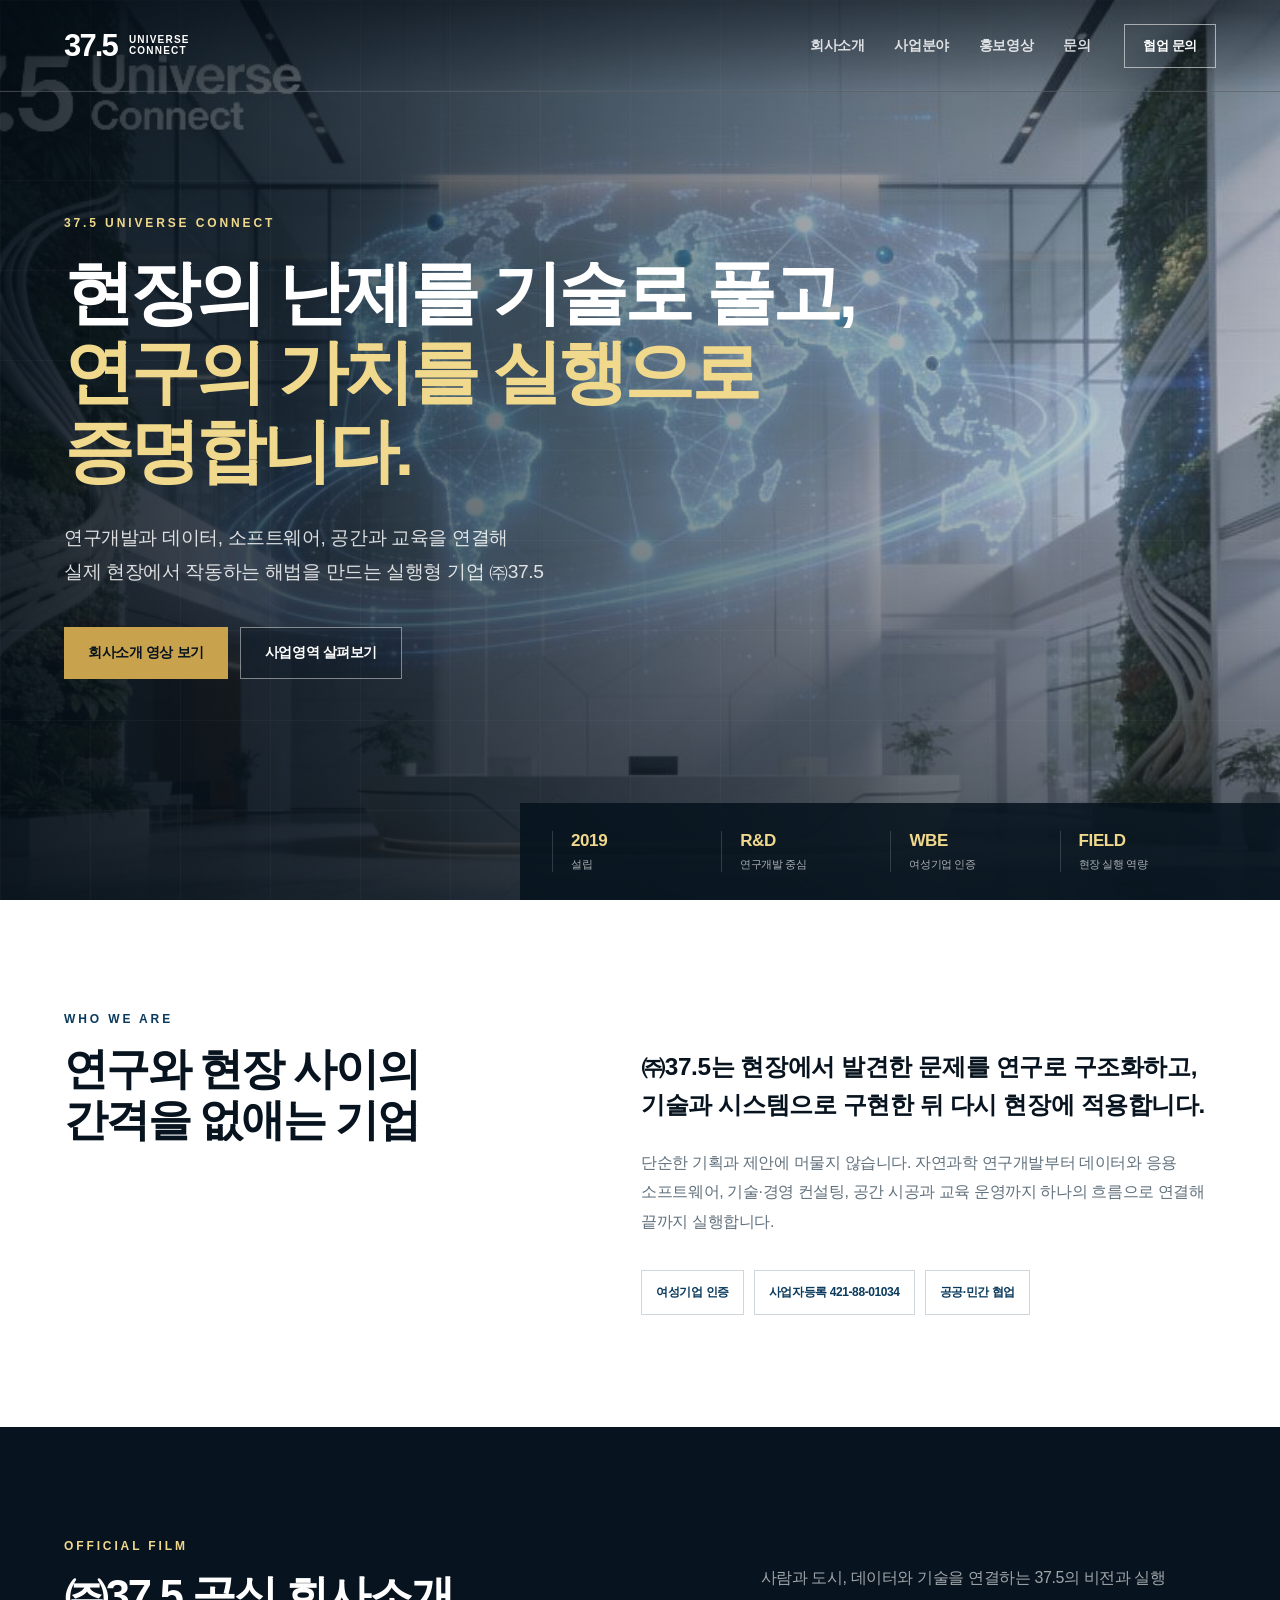
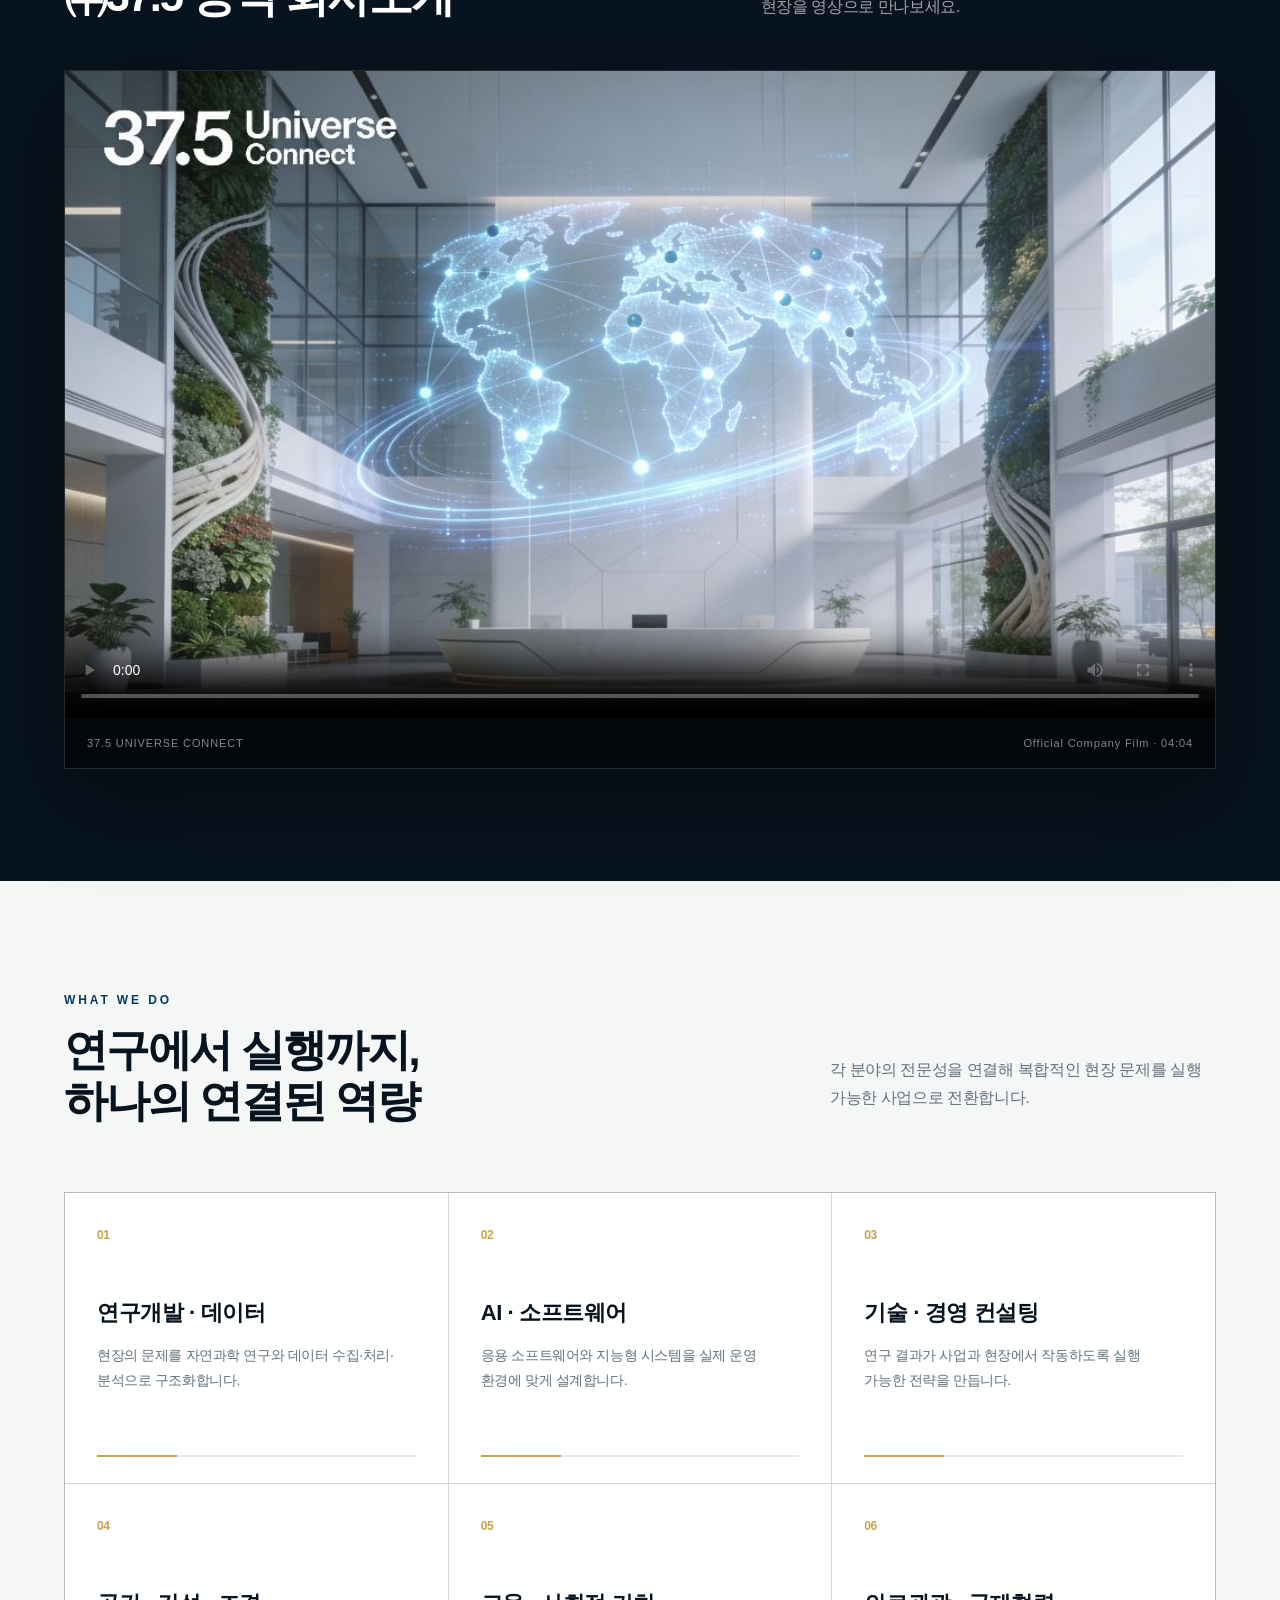
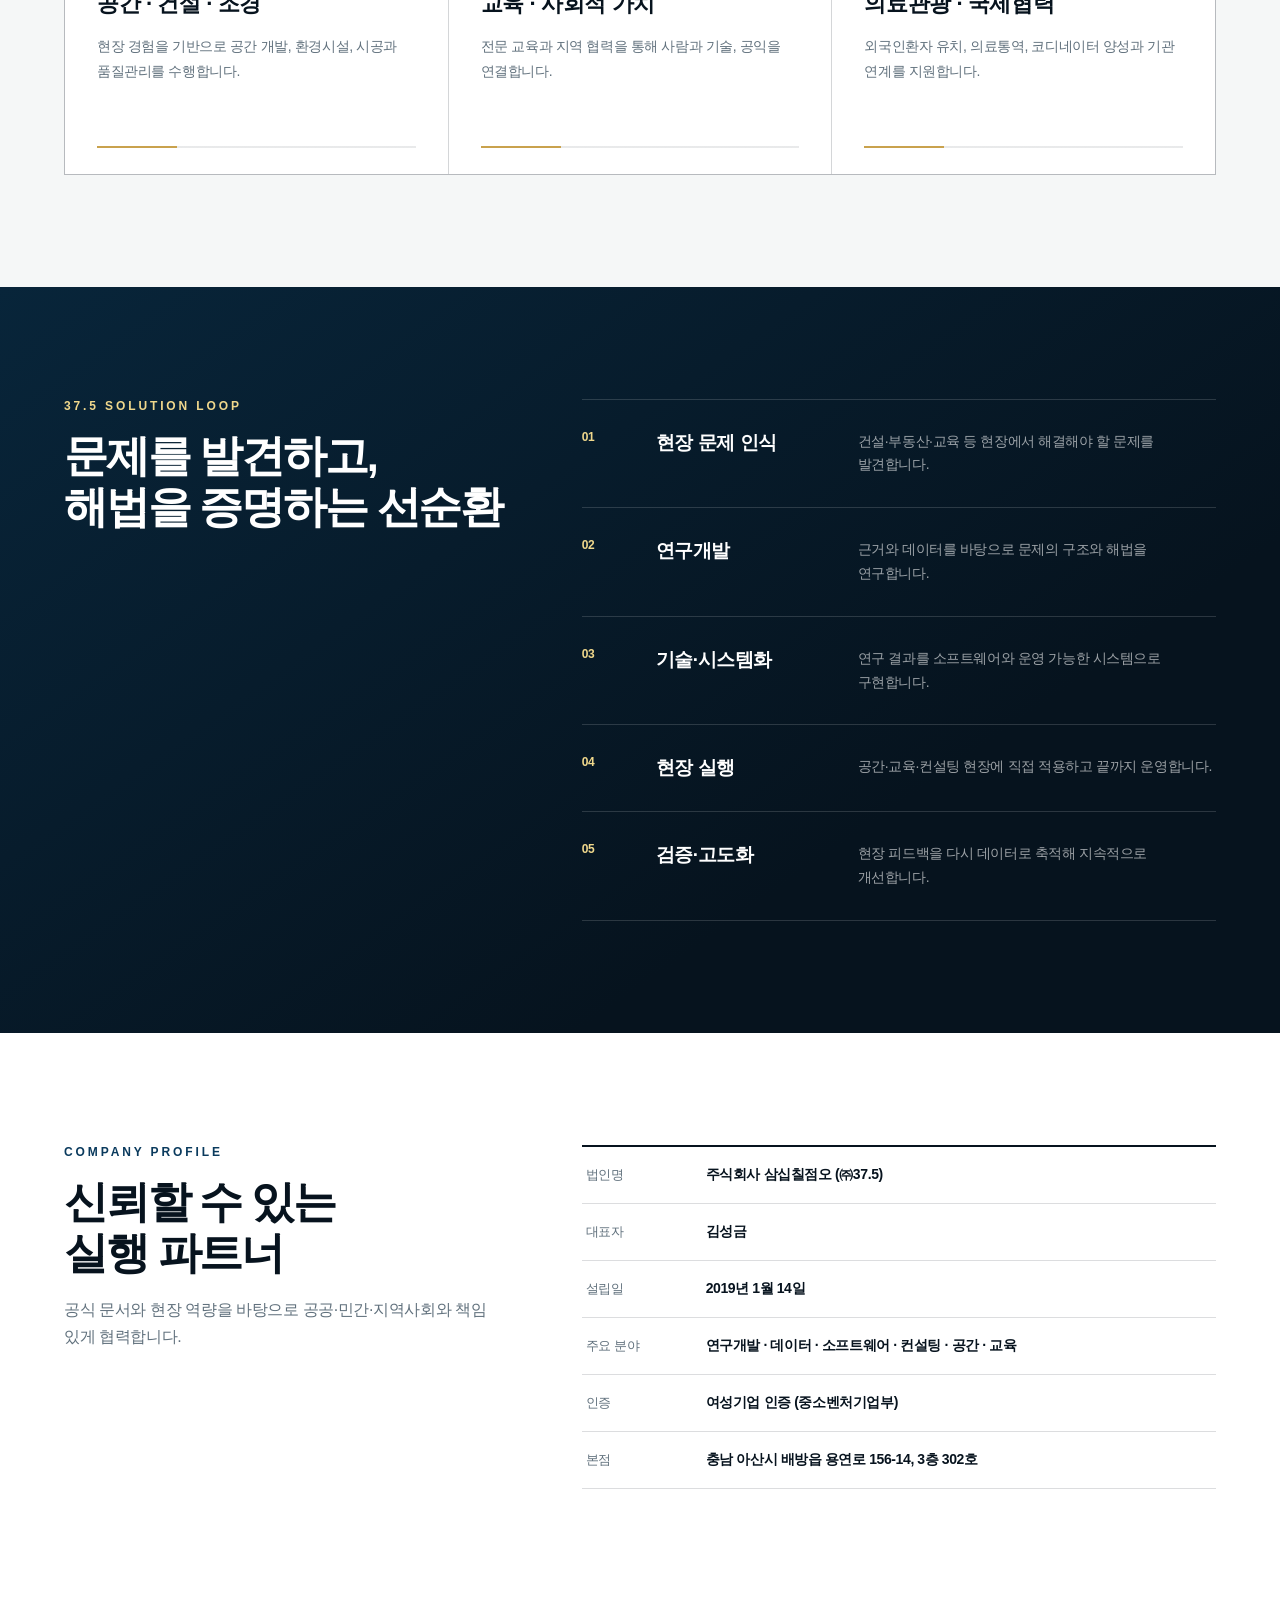
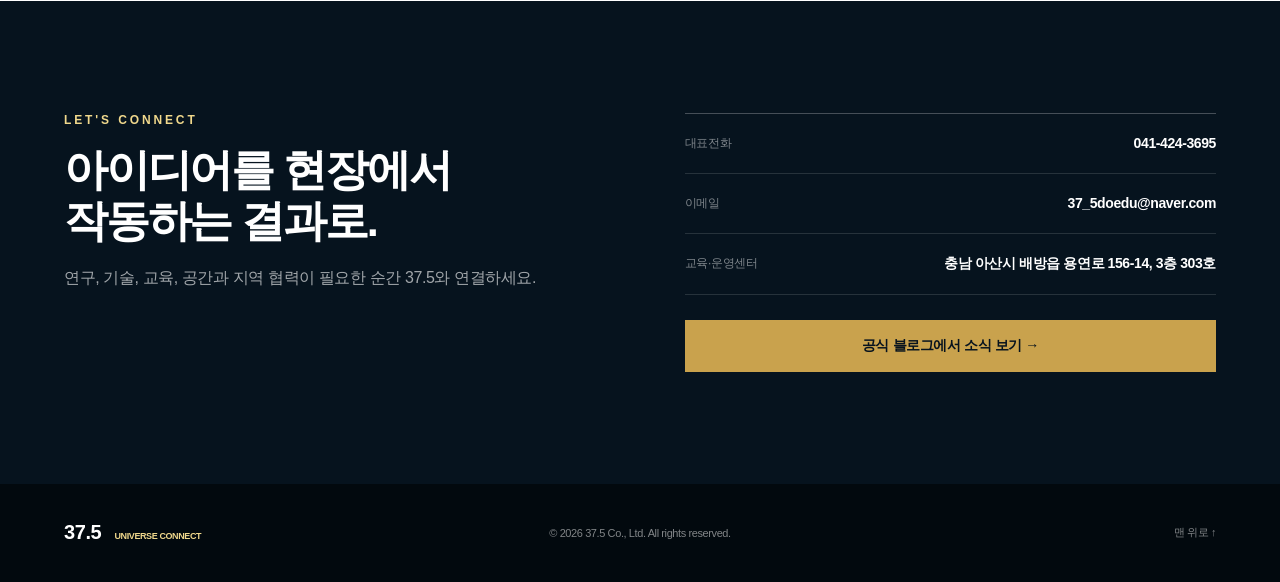
==== commit 163584f2: "Update education center suite number" ====
--- a/index.html
+++ b/index.html
@@ -71,7 +71,7 @@
 
   <section class="credentials section"><div class="credential-panel"><p class="kicker">COMPANY PROFILE</p><h2>신뢰할 수 있는<br>실행 파트너</h2><p>공식 문서와 현장 역량을 바탕으로 공공·민간·지역사회와 책임 있게 협력합니다.</p></div><dl class="company-facts"><div><dt>법인명</dt><dd>주식회사 삼십칠점오 (㈜37.5)</dd></div><div><dt>대표자</dt><dd>김성금</dd></div><div><dt>설립일</dt><dd>2019년 1월 14일</dd></div><div><dt>주요 분야</dt><dd>연구개발 · 데이터 · 소프트웨어 · 컨설팅 · 공간 · 교육</dd></div><div><dt>인증</dt><dd>여성기업 인증 (중소벤처기업부)</dd></div><div><dt>본점</dt><dd>충남 아산시 배방읍 용연로 156-14, 3층 302호</dd></div></dl></section>
 
-  <section class="contact section" id="contact"><div class="contact-copy"><p class="kicker gold">LET'S CONNECT</p><h2>아이디어를 현장에서<br>작동하는 결과로.</h2><p>연구, 기술, 교육, 공간과 지역 협력이 필요한 순간 37.5와 연결하세요.</p></div><div class="contact-card"><a href="tel:0414243695"><span>대표전화</span><strong>041-424-3695</strong></a><a href="mailto:37_5doedu@naver.com"><span>이메일</span><strong>37_5doedu@naver.com</strong></a><div><span>교육·운영센터</span><strong>충남 아산시 배방읍 용연로 156-14, 3층 302호</strong></div><a class="contact-button" href="https://blog.naver.com/375movementinstitute" target="_blank" rel="noreferrer">공식 블로그에서 소식 보기 →</a></div></section>
+  <section class="contact section" id="contact"><div class="contact-copy"><p class="kicker gold">LET'S CONNECT</p><h2>아이디어를 현장에서<br>작동하는 결과로.</h2><p>연구, 기술, 교육, 공간과 지역 협력이 필요한 순간 37.5와 연결하세요.</p></div><div class="contact-card"><a href="tel:0414243695"><span>대표전화</span><strong>041-424-3695</strong></a><a href="mailto:37_5doedu@naver.com"><span>이메일</span><strong>37_5doedu@naver.com</strong></a><div><span>교육·운영센터</span><strong>충남 아산시 배방읍 용연로 156-14, 3층 303호</strong></div><a class="contact-button" href="https://blog.naver.com/375movementinstitute" target="_blank" rel="noreferrer">공식 블로그에서 소식 보기 →</a></div></section>
   <footer><div class="footer-brand">37.5 <span>UNIVERSE CONNECT</span></div><p>© 2026 37.5 Co., Ltd. All rights reserved.</p><div><a href="#top">맨 위로 ↑</a></div></footer>
 </main>
 </body>
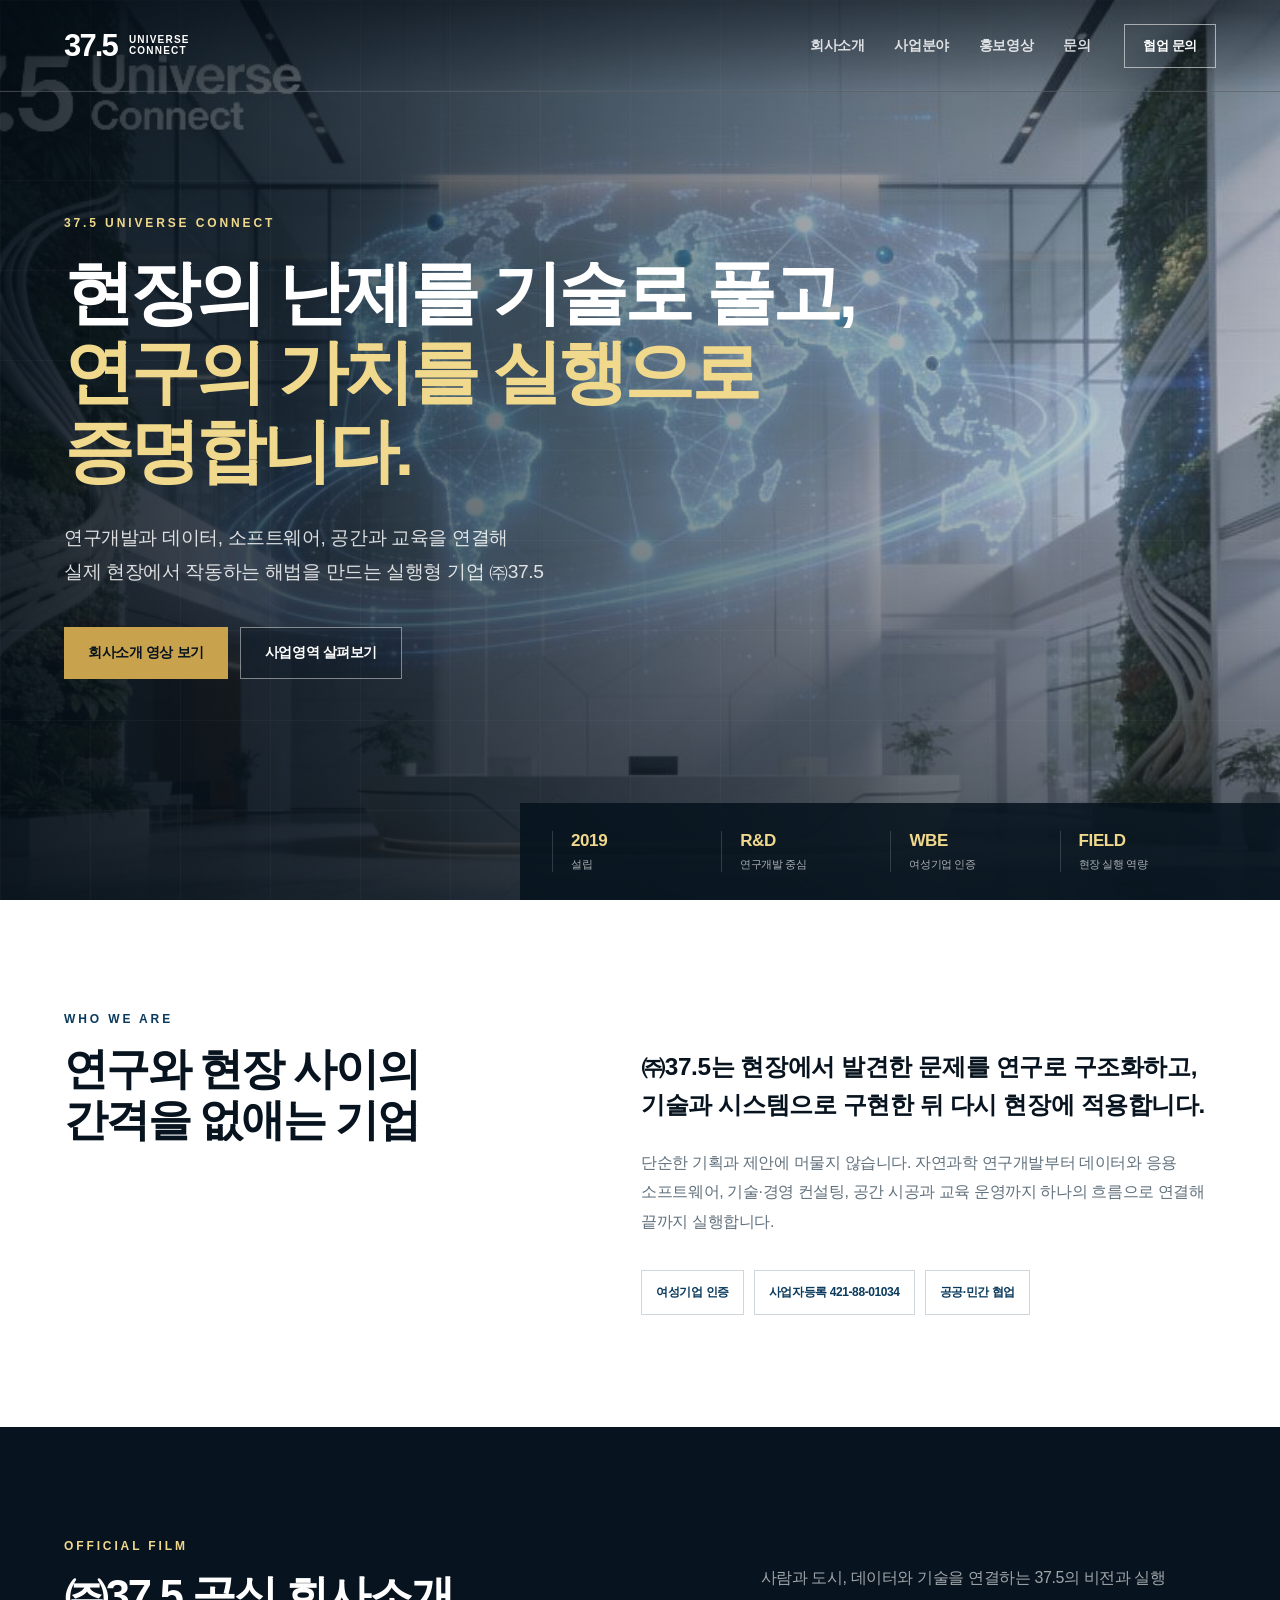
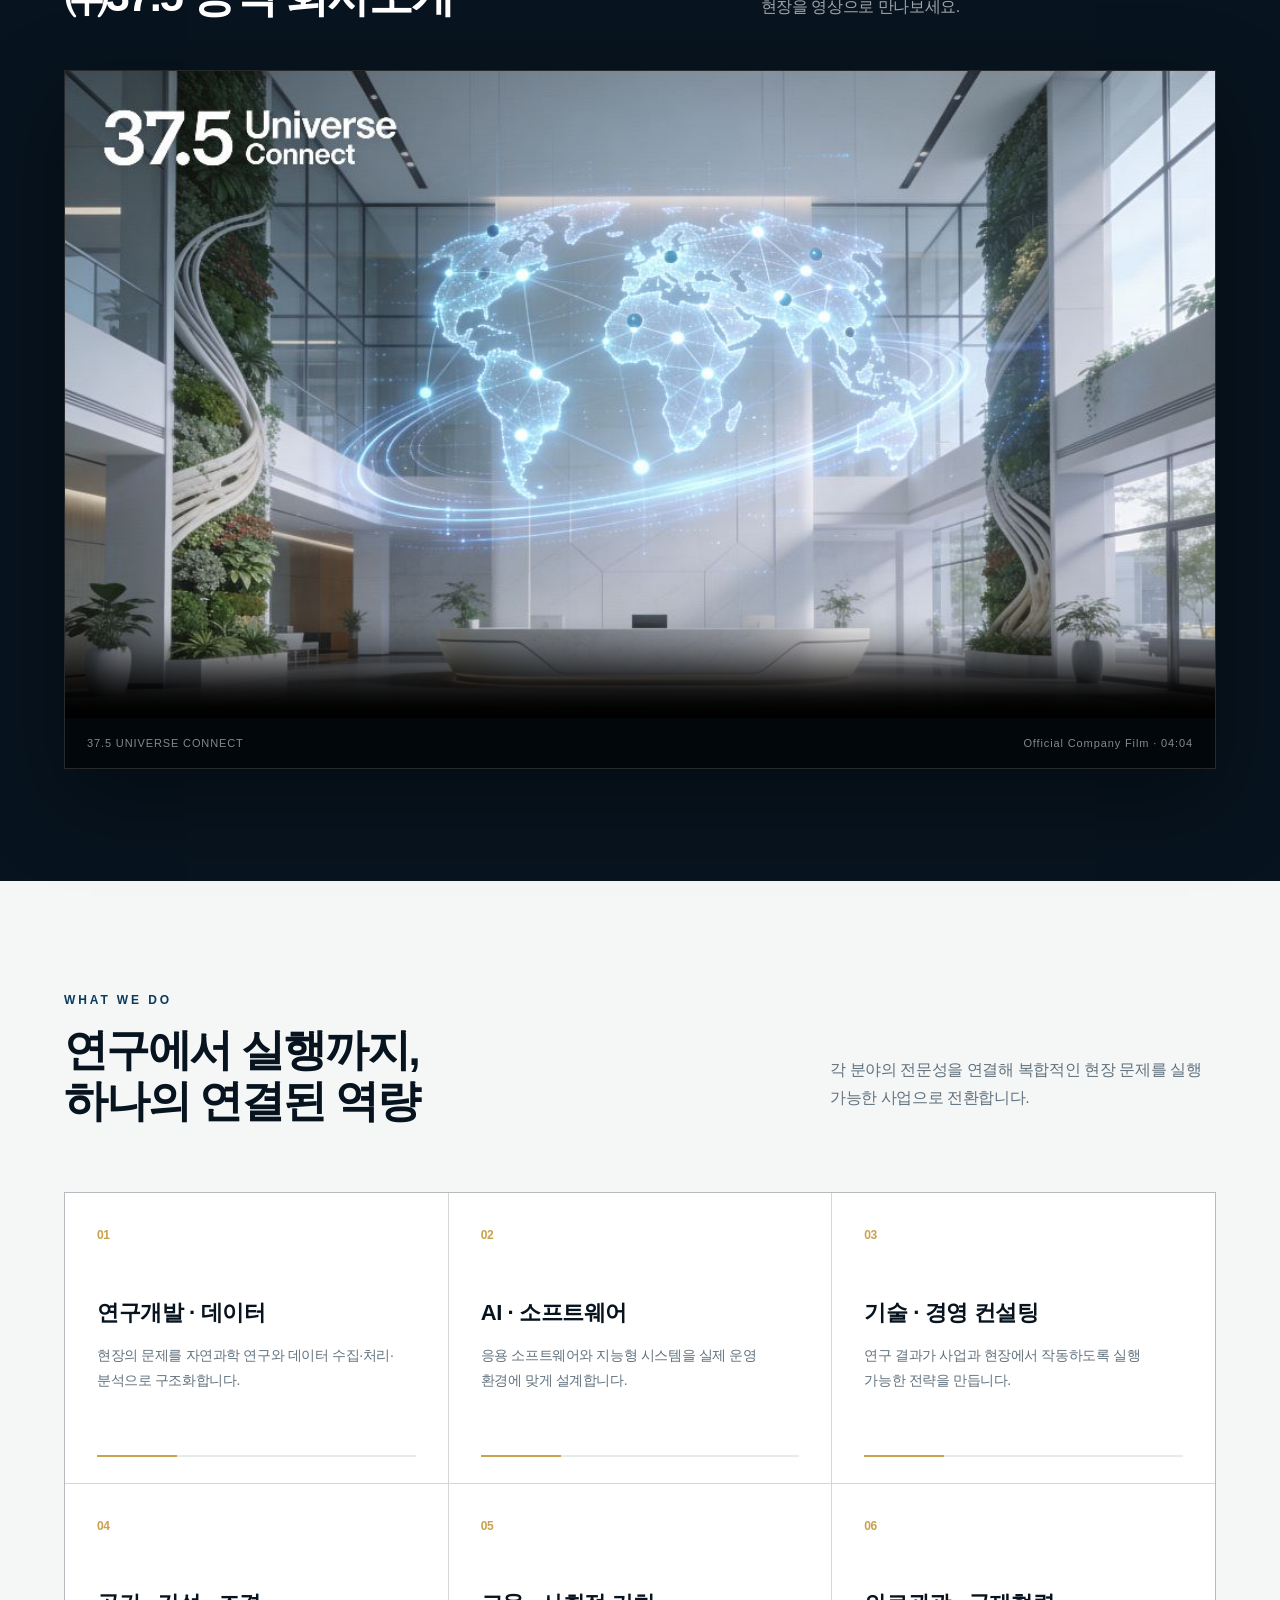
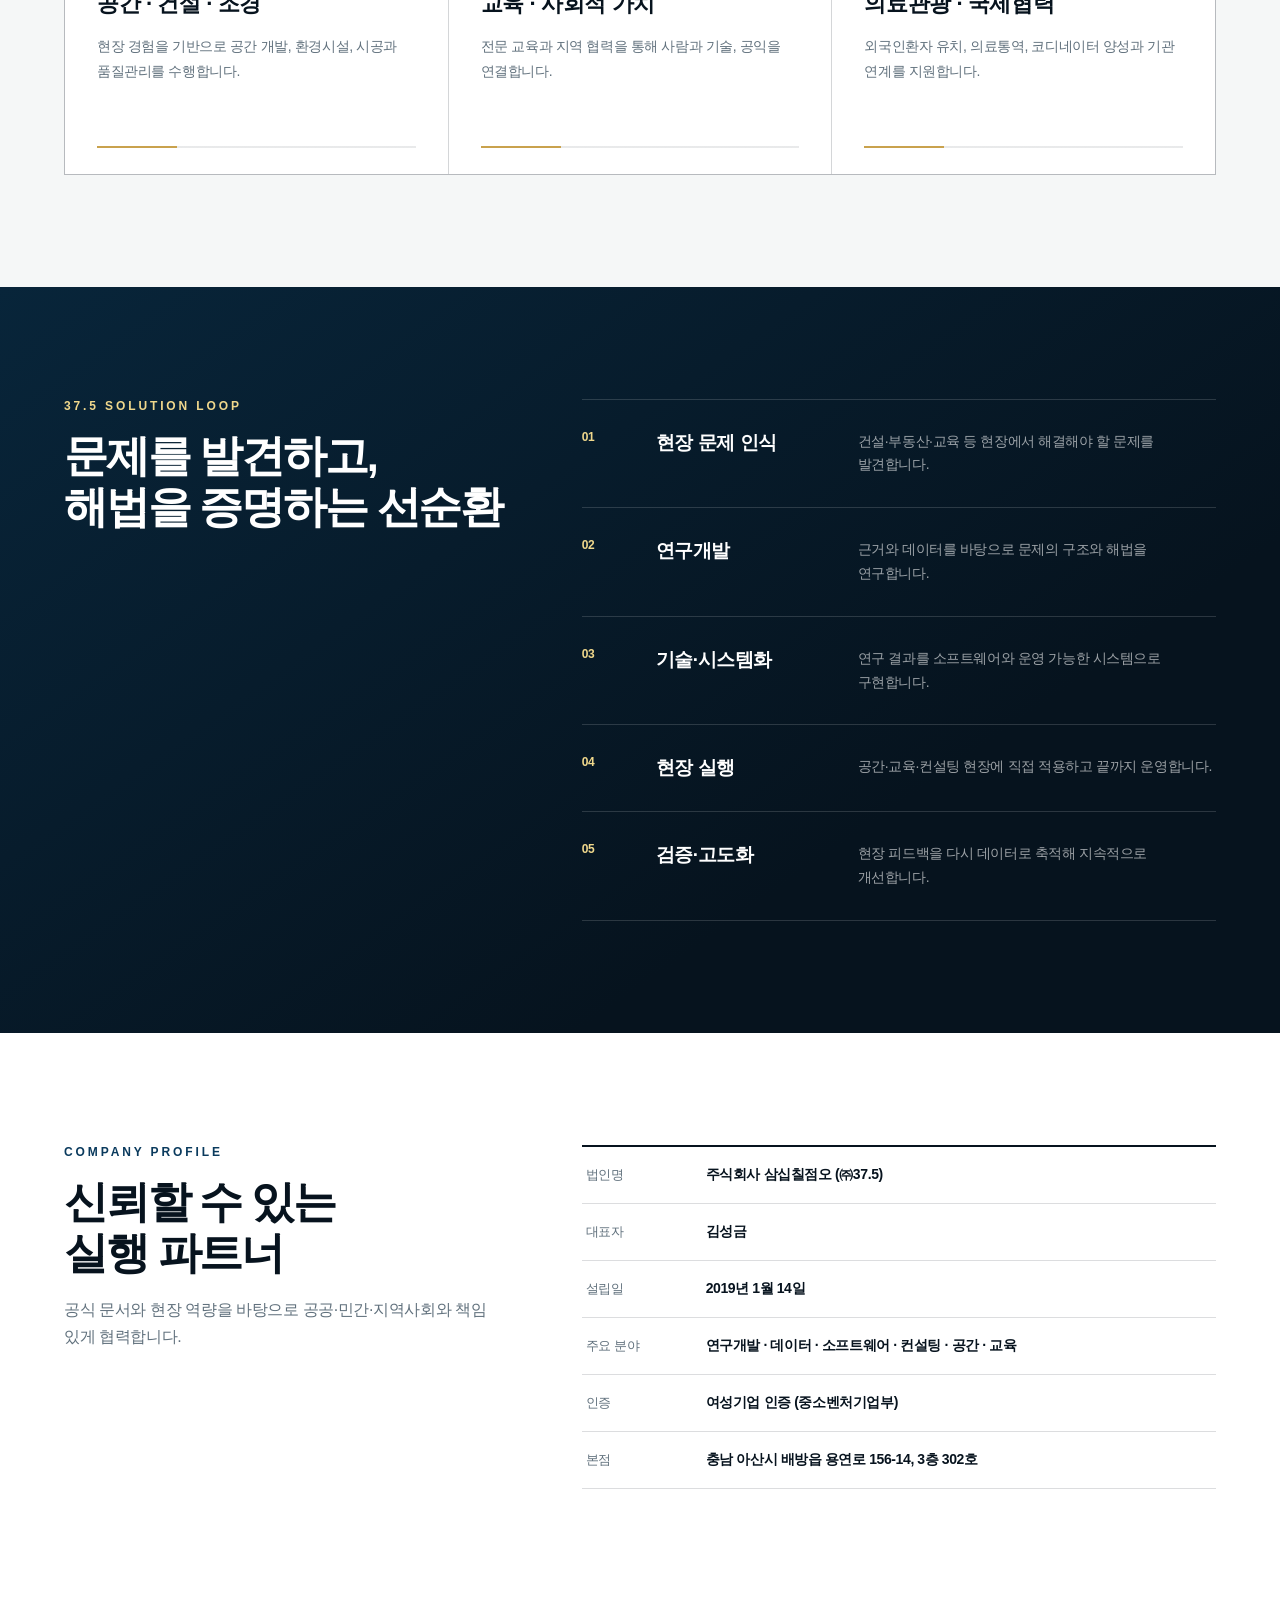
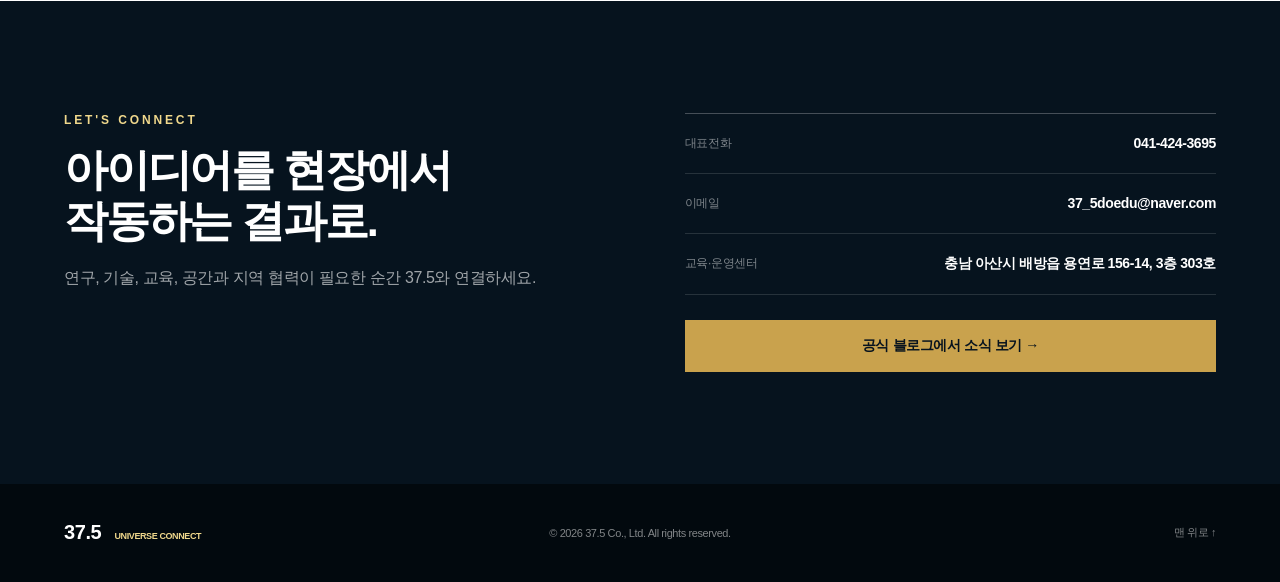
==== commit 7f2e0b34: "Fix official blog link" ====
--- a/index.html
+++ b/index.html
@@ -17,7 +17,7 @@
   <meta property="og:image" content="https://www.375.co.kr/og.png">
   <meta name="twitter:card" content="summary_large_image">
   <link rel="stylesheet" href="styles.css">
-  <script type="application/ld+json">{"@context":"https://schema.org","@type":"Organization","name":"주식회사 삼십칠점오","alternateName":["㈜37.5","37.5 Universe Connect"],"url":"https://www.375.co.kr/","logo":"https://www.375.co.kr/company-logo.png","description":"현장 경험과 기술을 결합해 연구개발, 데이터, 소프트웨어, 교육과 공간 사업을 실행하는 기업","foundingDate":"2019-01-14","telephone":"+82-41-424-3695","email":"37_5doedu@naver.com","address":{"@type":"PostalAddress","streetAddress":"배방읍 용연로 156-14, 3층 302호","addressLocality":"아산시","addressRegion":"충청남도","addressCountry":"KR"},"sameAs":["https://blog.naver.com/375movementinstitute"]}</script>
+  <script type="application/ld+json">{"@context":"https://schema.org","@type":"Organization","name":"주식회사 삼십칠점오","alternateName":["㈜37.5","37.5 Universe Connect"],"url":"https://www.375.co.kr/","logo":"https://www.375.co.kr/company-logo.png","description":"현장 경험과 기술을 결합해 연구개발, 데이터, 소프트웨어, 교육과 공간 사업을 실행하는 기업","foundingDate":"2019-01-14","telephone":"+82-41-424-3695","email":"37_5doedu@naver.com","address":{"@type":"PostalAddress","streetAddress":"배방읍 용연로 156-14, 3층 302호","addressLocality":"아산시","addressRegion":"충청남도","addressCountry":"KR"},"sameAs":["https://blog.naver.com/37_5doedu"]}</script>
 </head>
 <body>
 <main>
@@ -71,7 +71,7 @@
 
   <section class="credentials section"><div class="credential-panel"><p class="kicker">COMPANY PROFILE</p><h2>신뢰할 수 있는<br>실행 파트너</h2><p>공식 문서와 현장 역량을 바탕으로 공공·민간·지역사회와 책임 있게 협력합니다.</p></div><dl class="company-facts"><div><dt>법인명</dt><dd>주식회사 삼십칠점오 (㈜37.5)</dd></div><div><dt>대표자</dt><dd>김성금</dd></div><div><dt>설립일</dt><dd>2019년 1월 14일</dd></div><div><dt>주요 분야</dt><dd>연구개발 · 데이터 · 소프트웨어 · 컨설팅 · 공간 · 교육</dd></div><div><dt>인증</dt><dd>여성기업 인증 (중소벤처기업부)</dd></div><div><dt>본점</dt><dd>충남 아산시 배방읍 용연로 156-14, 3층 302호</dd></div></dl></section>
 
-  <section class="contact section" id="contact"><div class="contact-copy"><p class="kicker gold">LET'S CONNECT</p><h2>아이디어를 현장에서<br>작동하는 결과로.</h2><p>연구, 기술, 교육, 공간과 지역 협력이 필요한 순간 37.5와 연결하세요.</p></div><div class="contact-card"><a href="tel:0414243695"><span>대표전화</span><strong>041-424-3695</strong></a><a href="mailto:37_5doedu@naver.com"><span>이메일</span><strong>37_5doedu@naver.com</strong></a><div><span>교육·운영센터</span><strong>충남 아산시 배방읍 용연로 156-14, 3층 303호</strong></div><a class="contact-button" href="https://blog.naver.com/375movementinstitute" target="_blank" rel="noreferrer">공식 블로그에서 소식 보기 →</a></div></section>
+  <section class="contact section" id="contact"><div class="contact-copy"><p class="kicker gold">LET'S CONNECT</p><h2>아이디어를 현장에서<br>작동하는 결과로.</h2><p>연구, 기술, 교육, 공간과 지역 협력이 필요한 순간 37.5와 연결하세요.</p></div><div class="contact-card"><a href="tel:0414243695"><span>대표전화</span><strong>041-424-3695</strong></a><a href="mailto:37_5doedu@naver.com"><span>이메일</span><strong>37_5doedu@naver.com</strong></a><div><span>교육·운영센터</span><strong>충남 아산시 배방읍 용연로 156-14, 3층 303호</strong></div><a class="contact-button" href="https://blog.naver.com/37_5doedu" target="_blank" rel="noreferrer">공식 블로그에서 소식 보기 →</a></div></section>
   <footer><div class="footer-brand">37.5 <span>UNIVERSE CONNECT</span></div><p>© 2026 37.5 Co., Ltd. All rights reserved.</p><div><a href="#top">맨 위로 ↑</a></div></footer>
 </main>
 </body>
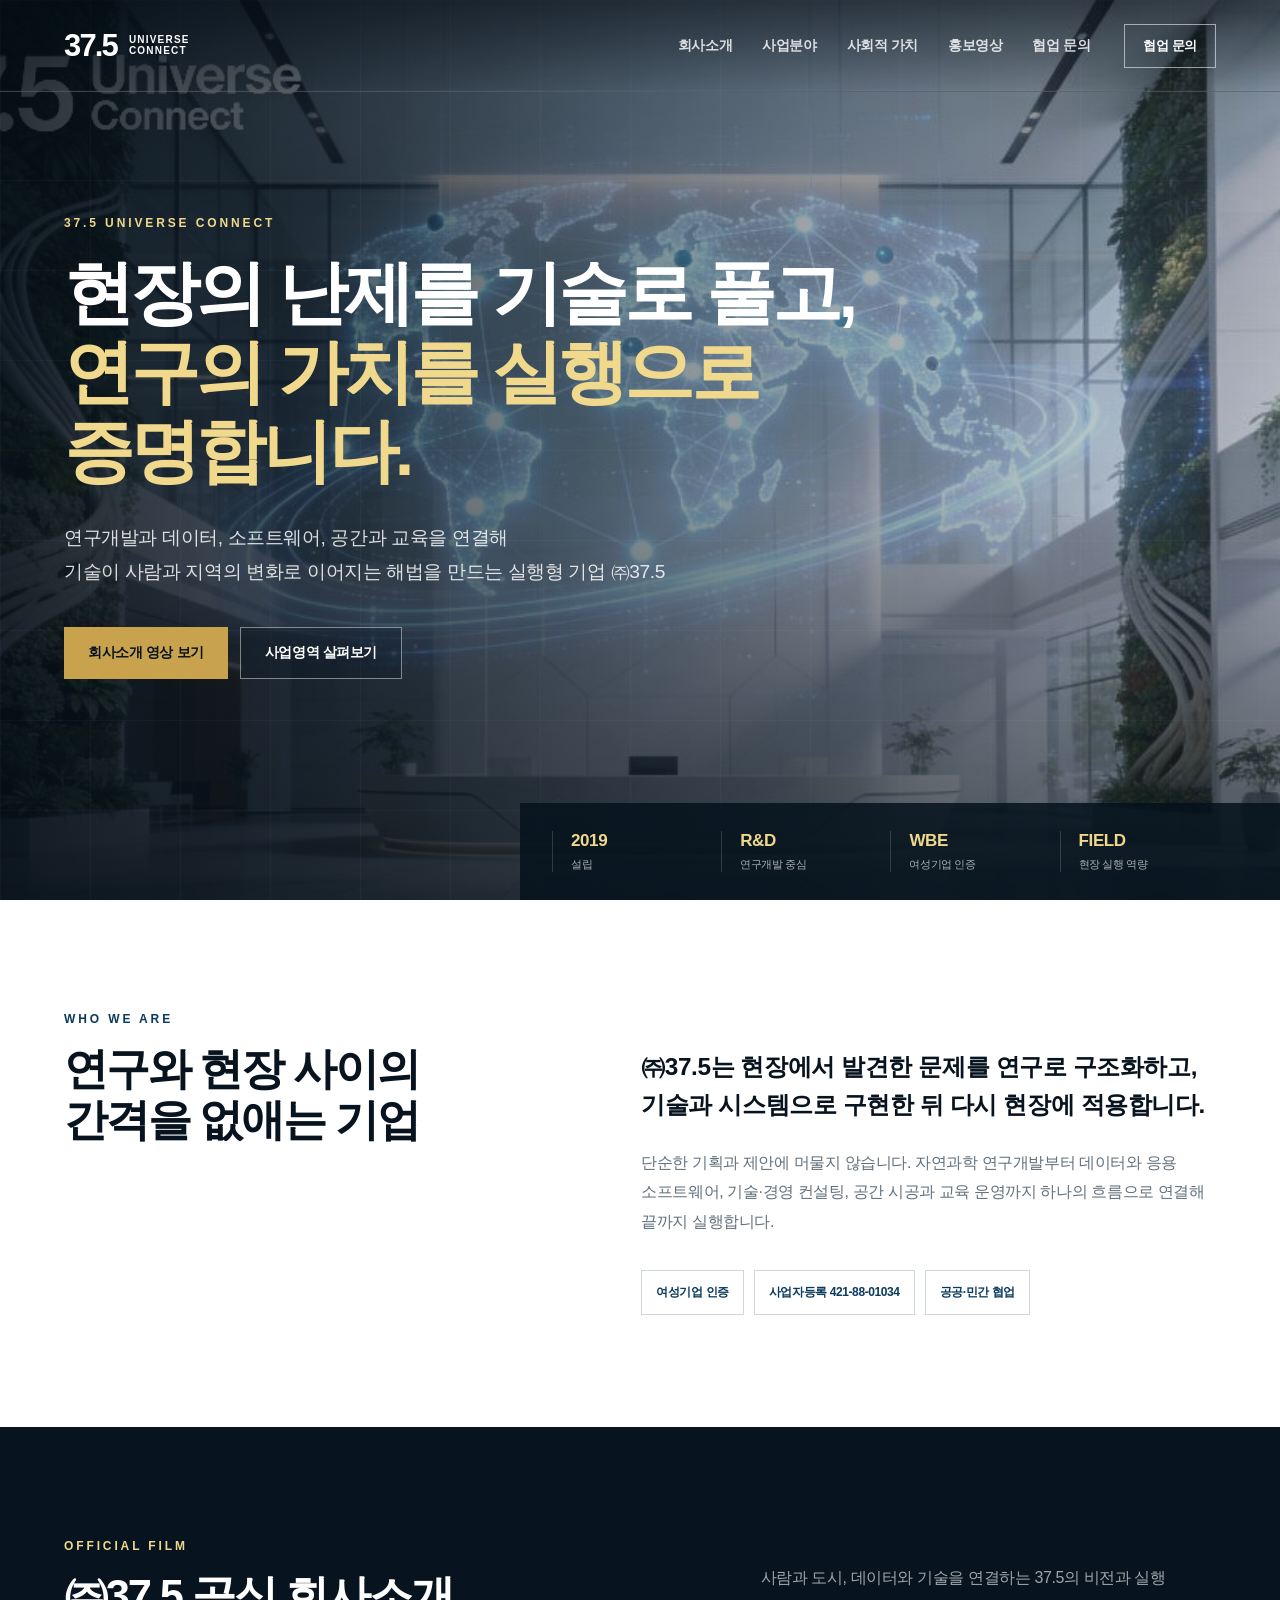
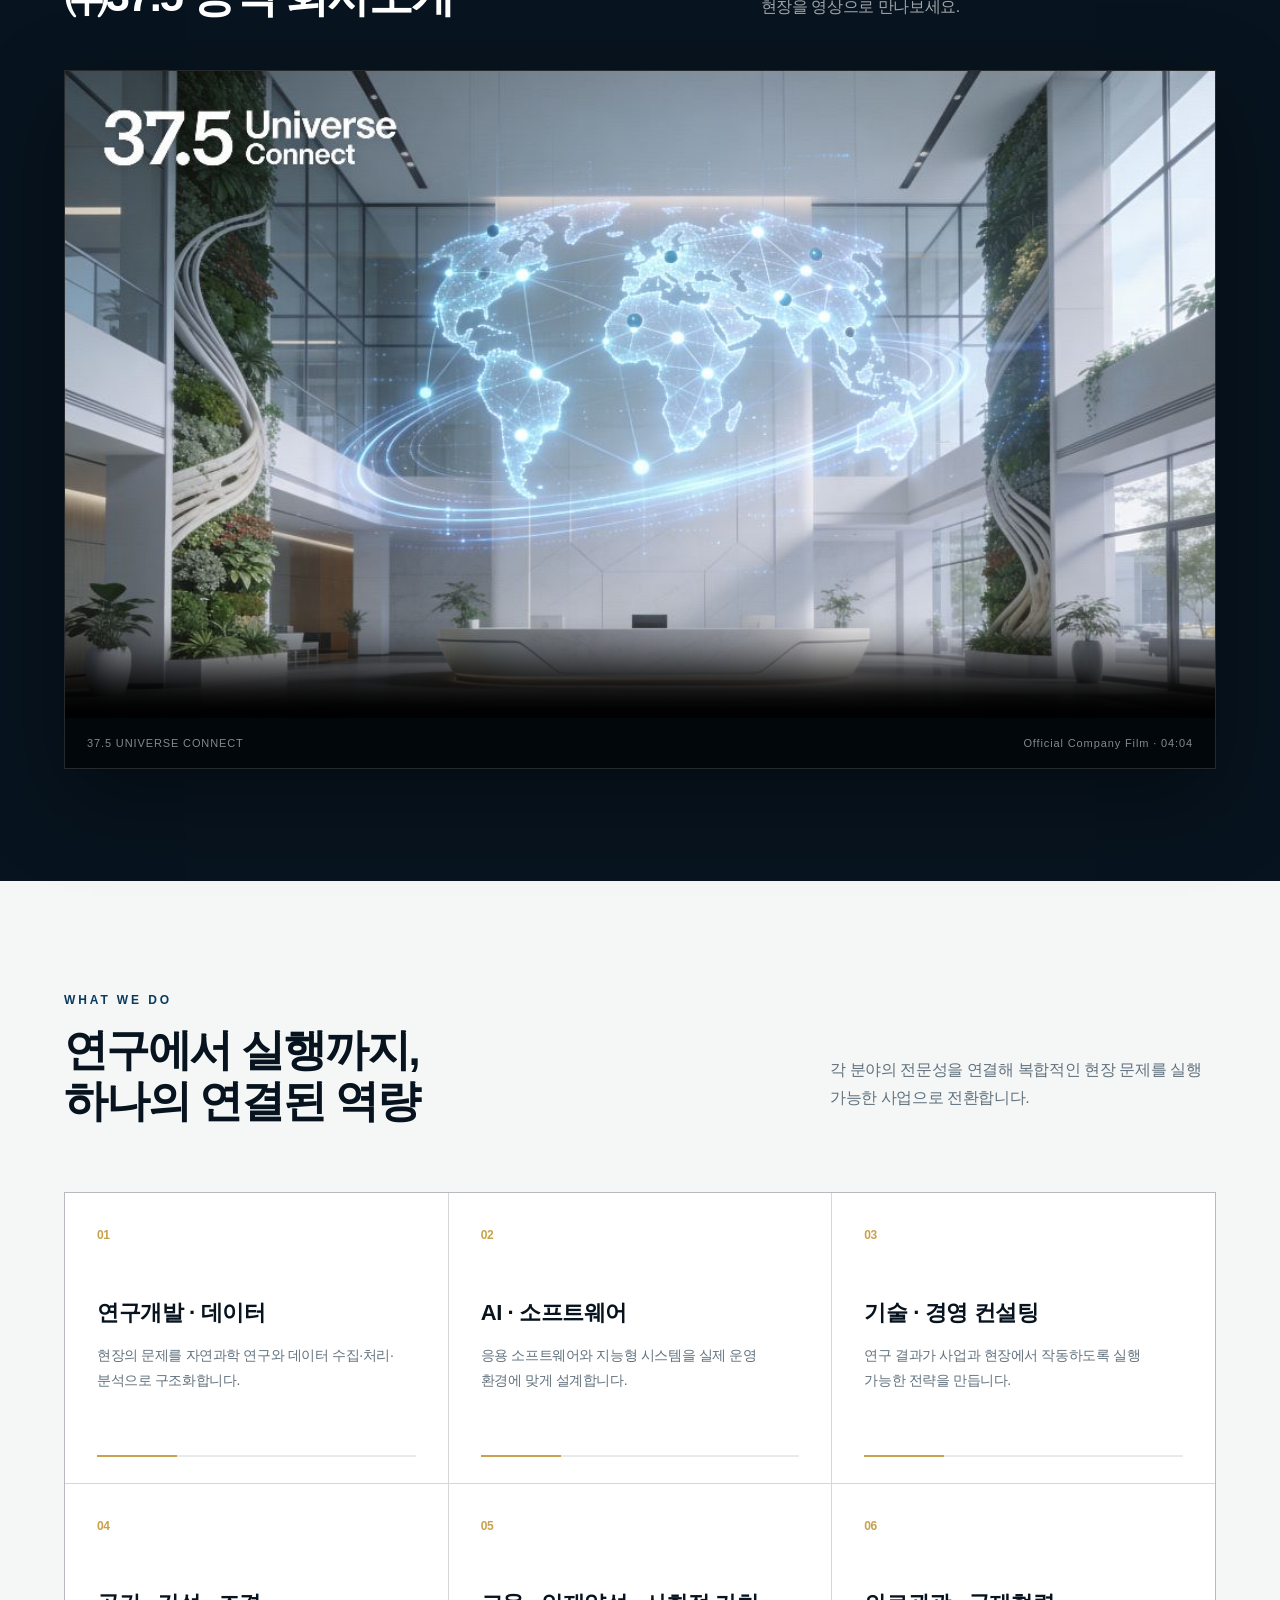
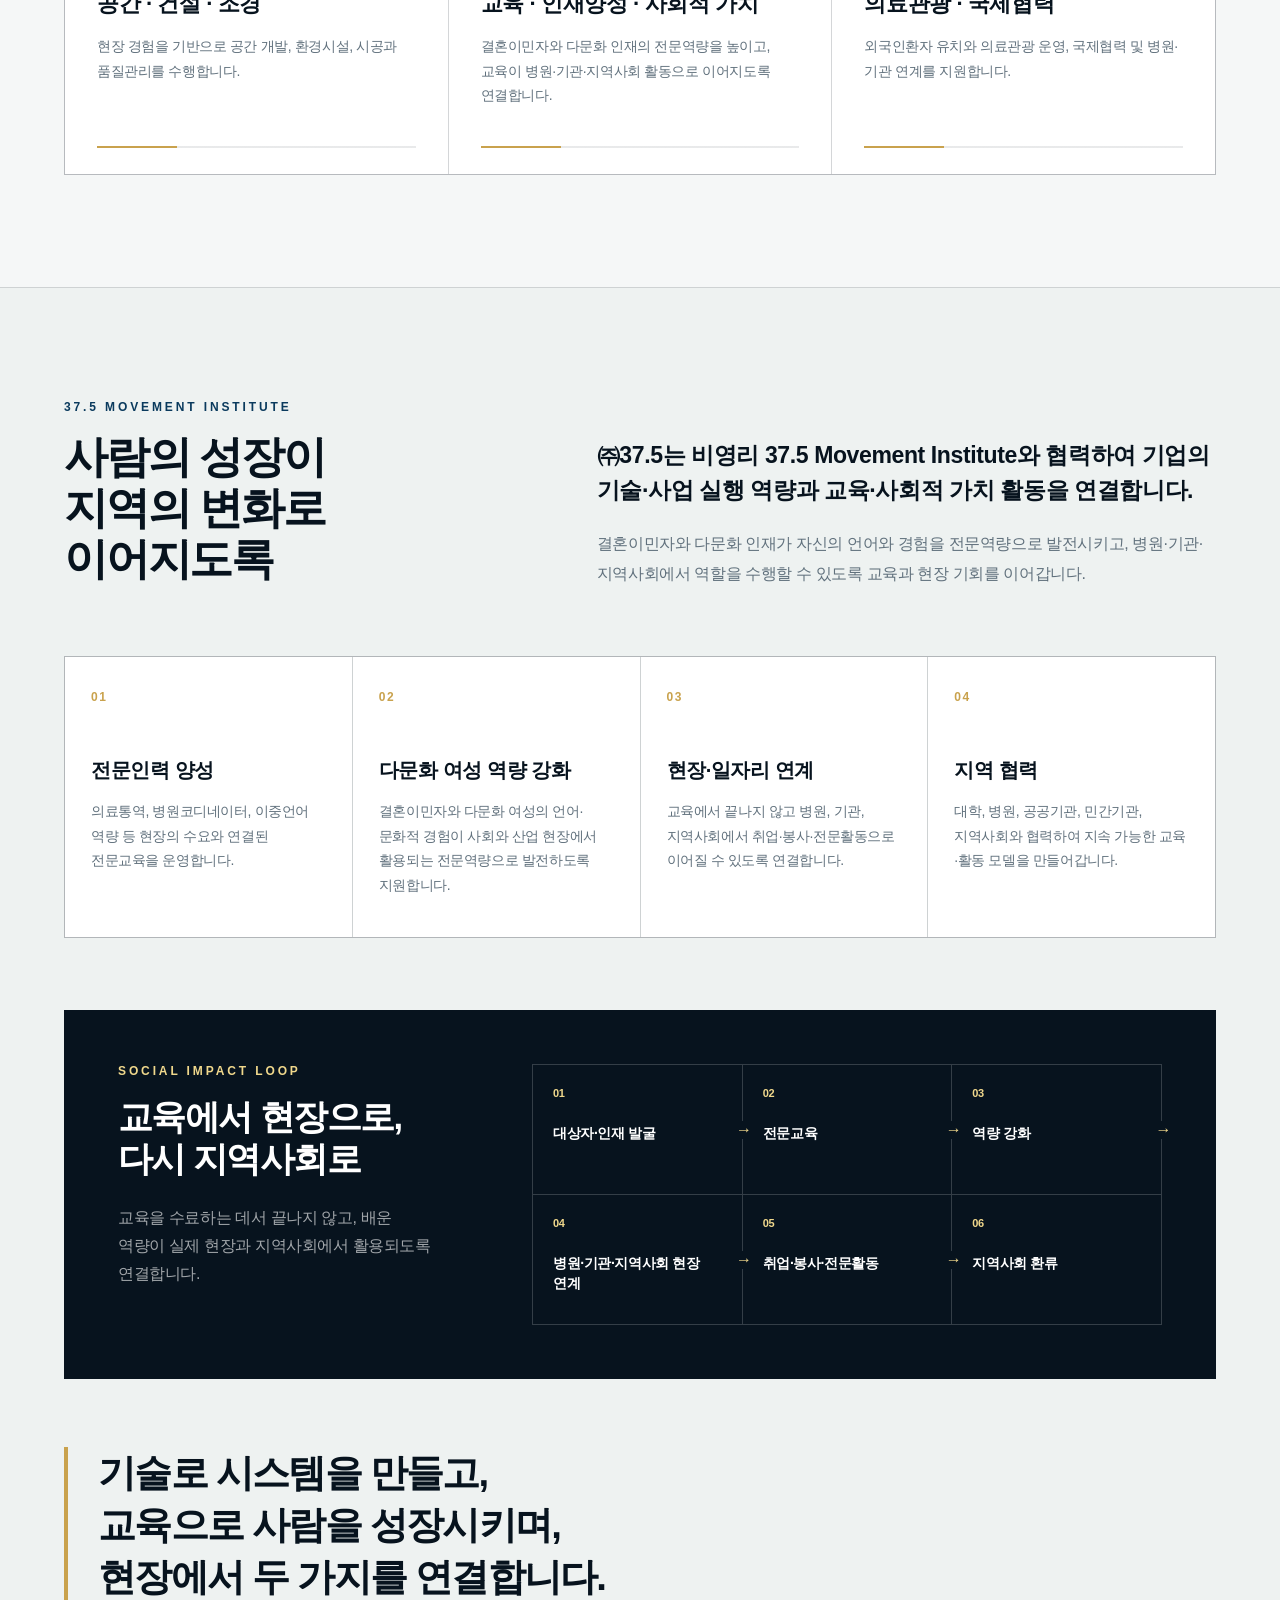
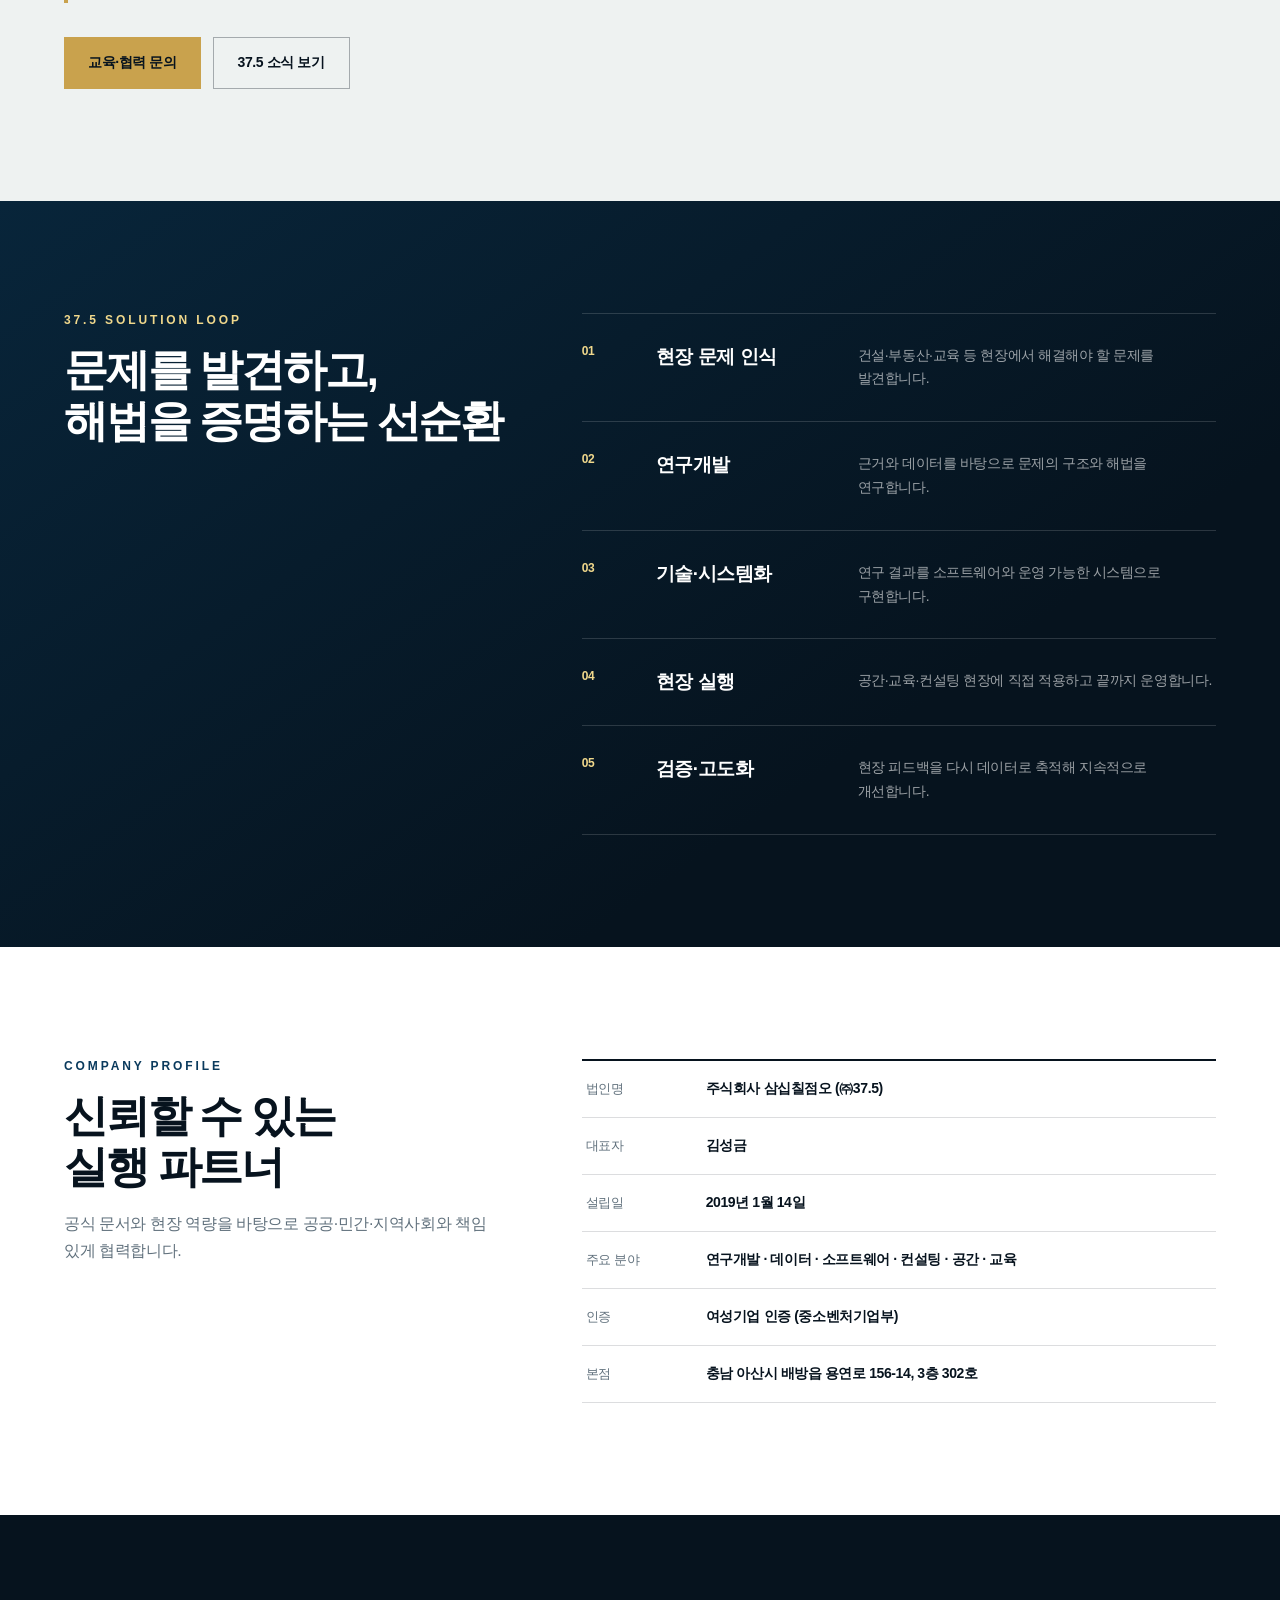
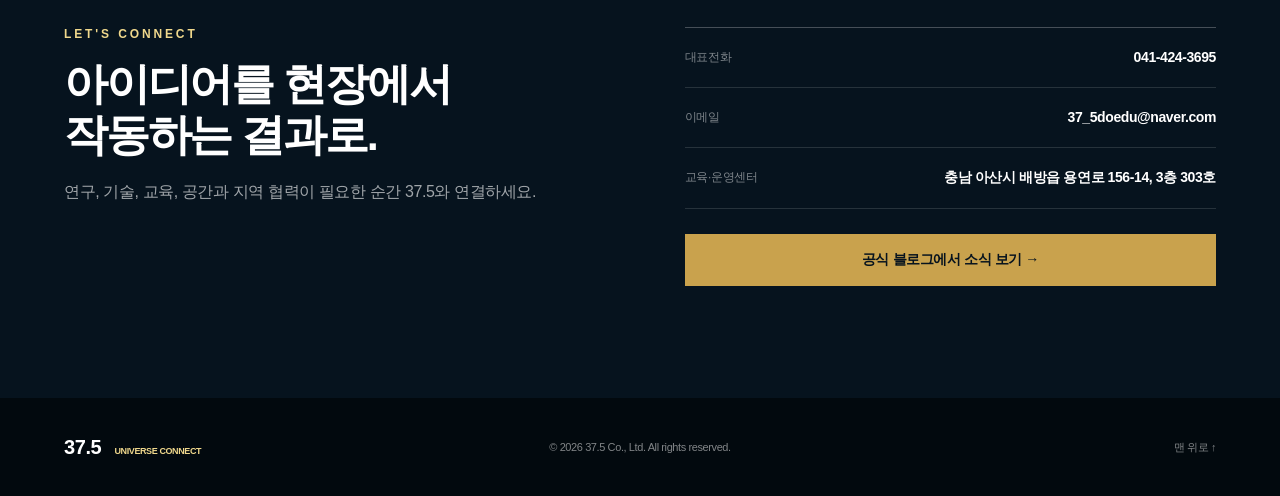
==== commit 1bdb4da7: "feat: strengthen social impact and Movement Institute section" ====
--- a/index.html
+++ b/index.html
@@ -4,8 +4,8 @@
   <meta charset="utf-8">
   <meta name="viewport" content="width=device-width,initial-scale=1">
   <title>㈜37.5 | 현장과 기술을 연결하는 연구·개발·실행형 기업</title>
-  <meta name="description" content="주식회사 삼십칠점오는 연구개발, 데이터, AI·소프트웨어, 공간, 교육과 의료관광을 연결해 현장에서 작동하는 해법을 만듭니다.">
-  <meta name="keywords" content="주식회사 삼십칠점오,㈜37.5,37.5 Universe Connect,연구개발,데이터,AI,도시혁신,교육,의료관광">
+  <meta name="description" content="㈜37.5는 연구개발, 데이터, AI·소프트웨어, 공간, 교육과 의료관광을 연결하고, 비영리 37.5 Movement Institute와 함께 다문화 인재양성과 지역사회 협력을 실행합니다.">
+  <meta name="keywords" content="주식회사 삼십칠점오,㈜37.5,37.5 Universe Connect,37.5 Movement Institute,연구개발,데이터,AI,교육,다문화 인재양성,의료통역 교육,병원코디네이터,지역사회 협력,사회적 가치,의료관광">
   <link rel="canonical" href="https://www.375.co.kr/">
   <link rel="icon" href="company-logo.png">
   <meta property="og:type" content="website">
@@ -23,7 +23,7 @@
 <main>
   <header class="site-header">
     <a class="brand" href="#top" aria-label="주식회사 37.5 홈"><span class="brand-mark">37.5</span><span class="brand-copy">UNIVERSE<br>CONNECT</span></a>
-    <nav aria-label="주요 메뉴"><a href="#about">회사소개</a><a href="#business">사업분야</a><a href="#film">홍보영상</a><a href="#contact">문의</a></nav>
+    <nav aria-label="주요 메뉴"><a href="#about">회사소개</a><a href="#business">사업분야</a><a href="#social-impact">사회적 가치</a><a href="#film">홍보영상</a><a href="#contact">협업 문의</a></nav>
     <a class="header-cta" href="#contact">협업 문의</a>
   </header>
 
@@ -33,7 +33,7 @@
     <div class="hero-content">
       <p class="eyebrow">37.5 UNIVERSE CONNECT</p>
       <h1>현장의 난제를 기술로 풀고,<br><span>연구의 가치를 실행으로 증명합니다.</span></h1>
-      <p class="hero-lead">연구개발과 데이터, 소프트웨어, 공간과 교육을 연결해<br class="desktop-only">실제 현장에서 작동하는 해법을 만드는 실행형 기업 ㈜37.5</p>
+      <p class="hero-lead">연구개발과 데이터, 소프트웨어, 공간과 교육을 연결해<br class="desktop-only">기술이 사람과 지역의 변화로 이어지는 해법을 만드는 실행형 기업 ㈜37.5</p>
       <div class="hero-actions"><a class="button button-gold" href="#film">회사소개 영상 보기</a><a class="button button-ghost" href="#business">사업영역 살펴보기</a></div>
     </div>
     <div class="hero-proof" aria-label="회사 핵심 정보"><div><strong>2019</strong><span>설립</span></div><div><strong>R&amp;D</strong><span>연구개발 중심</span></div><div><strong>WBE</strong><span>여성기업 인증</span></div><div><strong>FIELD</strong><span>현장 실행 역량</span></div></div>
@@ -56,9 +56,22 @@
       <article class="business-card"><span class="card-no">02</span><h3>AI · 소프트웨어</h3><p>응용 소프트웨어와 지능형 시스템을 실제 운영 환경에 맞게 설계합니다.</p><span class="card-line"></span></article>
       <article class="business-card"><span class="card-no">03</span><h3>기술 · 경영 컨설팅</h3><p>연구 결과가 사업과 현장에서 작동하도록 실행 가능한 전략을 만듭니다.</p><span class="card-line"></span></article>
       <article class="business-card"><span class="card-no">04</span><h3>공간 · 건설 · 조경</h3><p>현장 경험을 기반으로 공간 개발, 환경시설, 시공과 품질관리를 수행합니다.</p><span class="card-line"></span></article>
-      <article class="business-card"><span class="card-no">05</span><h3>교육 · 사회적 가치</h3><p>전문 교육과 지역 협력을 통해 사람과 기술, 공익을 연결합니다.</p><span class="card-line"></span></article>
-      <article class="business-card"><span class="card-no">06</span><h3>의료관광 · 국제협력</h3><p>외국인환자 유치, 의료통역, 코디네이터 양성과 기관 연계를 지원합니다.</p><span class="card-line"></span></article>
+      <article class="business-card"><span class="card-no">05</span><h3>교육 · 인재양성 · 사회적 가치</h3><p>결혼이민자와 다문화 인재의 전문역량을 높이고, 교육이 병원·기관·지역사회 활동으로 이어지도록 연결합니다.</p><span class="card-line"></span></article>
+      <article class="business-card"><span class="card-no">06</span><h3>의료관광 · 국제협력</h3><p>외국인환자 유치와 의료관광 운영, 국제협력 및 병원·기관 연계를 지원합니다.</p><span class="card-line"></span></article>
     </div>
+  </section>
+
+  <section class="social-impact section" id="social-impact">
+    <div class="impact-intro"><div class="impact-heading"><p class="kicker">37.5 MOVEMENT INSTITUTE</p><h2>사람의 성장이<br>지역의 변화로 이어지도록</h2></div><div class="impact-copy"><p class="impact-lead">㈜37.5는 비영리 37.5 Movement Institute와 협력하여 기업의 기술·사업 실행 역량과 교육·사회적 가치 활동을 연결합니다.</p><p>결혼이민자와 다문화 인재가 자신의 언어와 경험을 전문역량으로 발전시키고, 병원·기관·지역사회에서 역할을 수행할 수 있도록 교육과 현장 기회를 이어갑니다.</p></div></div>
+    <div class="impact-cards">
+      <article class="impact-card"><span>01</span><h3>전문인력 양성</h3><p>의료통역, 병원코디네이터, 이중언어 역량 등 현장의 수요와 연결된 전문교육을 운영합니다.</p></article>
+      <article class="impact-card"><span>02</span><h3>다문화 여성 역량 강화</h3><p>결혼이민자와 다문화 여성의 언어·문화적 경험이 사회와 산업 현장에서 활용되는 전문역량으로 발전하도록 지원합니다.</p></article>
+      <article class="impact-card"><span>03</span><h3>현장·일자리 연계</h3><p>교육에서 끝나지 않고 병원, 기관, 지역사회에서 취업·봉사·전문활동으로 이어질 수 있도록 연결합니다.</p></article>
+      <article class="impact-card"><span>04</span><h3>지역 협력</h3><p>대학, 병원, 공공기관, 민간기관, 지역사회와 협력하여 지속 가능한 교육·활동 모델을 만들어갑니다.</p></article>
+    </div>
+    <div class="impact-loop"><div class="impact-loop-copy"><p class="kicker gold">SOCIAL IMPACT LOOP</p><h3>교육에서 현장으로,<br>다시 지역사회로</h3><p>교육을 수료하는 데서 끝나지 않고, 배운 역량이 실제 현장과 지역사회에서 활용되도록 연결합니다.</p></div><ol class="impact-steps" aria-label="사회적 가치 실행 과정"><li><span>01</span><strong>대상자·인재 발굴</strong></li><li><span>02</span><strong>전문교육</strong></li><li><span>03</span><strong>역량 강화</strong></li><li><span>04</span><strong>병원·기관·지역사회 현장 연계</strong></li><li><span>05</span><strong>취업·봉사·전문활동</strong></li><li><span>06</span><strong>지역사회 환류</strong></li></ol></div>
+    <blockquote class="impact-quote">기술로 시스템을 만들고,<br>교육으로 사람을 성장시키며,<br>현장에서 두 가지를 연결합니다.</blockquote>
+    <div class="impact-actions"><a class="button button-gold" href="#contact">교육·협력 문의</a><a class="button impact-blog" href="https://blog.naver.com/37_5doedu" target="_blank" rel="noopener noreferrer">37.5 소식 보기</a></div>
   </section>
 
   <section class="loop section"><div class="loop-title"><p class="kicker gold">37.5 SOLUTION LOOP</p><h2>문제를 발견하고,<br>해법을 증명하는 선순환</h2></div><div class="loop-list">
--- a/styles.css
+++ b/styles.css
@@ -12,3 +12,8 @@
 @media(max-width:580px){.brand-mark{font-size:27px}.header-cta{font-size:11px}.hero{min-height:800px}.hero-image{object-position:57% center}.hero-content{padding-top:132px;padding-bottom:190px}.hero h1{font-size:clamp(31px,9.5vw,37px);line-height:1.18}.hero-lead{font-size:15px;line-height:1.65}.hero-actions{flex-direction:column;width:100%;margin-top:26px}.section{padding:68px 20px}.section h2{font-size:clamp(30px,9vw,38px);line-height:1.22}.large-copy{font-size:20px}.intro,.film-heading,.wide-heading,.loop,.credentials,.contact{gap:30px}.business-grid{grid-template-columns:1fr;margin-top:44px}.business-card{min-height:238px;padding:26px}.business-card h3{margin-top:44px;font-size:21px}.card-line{left:26px;right:26px}.loop-item{grid-template-columns:34px minmax(0,1fr);gap:14px;padding:24px 0}.loop-item p{grid-column:2}.company-facts div{grid-template-columns:82px minmax(0,1fr);gap:12px}.contact-card>a:not(.contact-button),.contact-card>div{flex-direction:column;gap:8px}.contact-card strong{text-align:left}.video-caption{flex-direction:column;gap:7px}footer{grid-template-columns:1fr;gap:13px;padding:28px 20px}footer p,footer div:last-child{text-align:left}}
 @media(max-width:380px){.site-header{padding:0 16px}.brand-copy{display:none}.header-cta{padding:9px 11px}.hero-content{width:calc(100% - 32px)}.hero h1{font-size:30px}.hero-lead{font-size:14px}.section{padding-left:18px;padding-right:18px}}
 @media(prefers-reduced-motion:reduce){html{scroll-behavior:auto}*{transition:none!important}}
+
+section[id]{scroll-margin-top:104px}a:focus-visible,button:focus-visible,video:focus-visible{outline:3px solid var(--gold-light);outline-offset:4px}
+.social-impact{background:#eef2f1;border-top:1px solid var(--line)}.impact-intro{display:grid;grid-template-columns:minmax(0,.82fr) minmax(0,1.18fr);gap:8vw;align-items:start}.impact-heading h2{max-width:620px}.impact-copy{min-width:0;padding-top:38px;color:var(--muted);font-size:16px;line-height:1.85}.impact-copy p{margin:0}.impact-copy p+p{margin-top:20px}.impact-copy .impact-lead{color:var(--ink);font-size:clamp(20px,1.8vw,27px);line-height:1.55;font-weight:650}.impact-cards{display:grid;grid-template-columns:repeat(4,minmax(0,1fr));gap:1px;margin-top:68px;border:1px solid var(--line);background:var(--line)}.impact-card{min-width:0;min-height:280px;padding:30px 26px;background:white}.impact-card>span{color:var(--gold);font-size:12px;font-weight:800;letter-spacing:.14em}.impact-card h3{margin:52px 0 15px;font-size:20px;line-height:1.35}.impact-card p{margin:0;color:var(--muted);font-size:14px;line-height:1.75}.impact-loop{display:grid;grid-template-columns:minmax(0,.68fr) minmax(0,1.32fr);gap:7vw;margin-top:72px;padding:54px;color:white;background:var(--ink)}.impact-loop-copy h3{margin:0;font-size:clamp(27px,2.7vw,40px);line-height:1.22;letter-spacing:-.045em}.impact-loop-copy>p:last-child{margin:24px 0 0;color:rgba(255,255,255,.62);line-height:1.75}.impact-steps{display:grid;grid-template-columns:repeat(3,minmax(0,1fr));margin:0;padding:0;list-style:none;border-top:1px solid rgba(255,255,255,.18);border-left:1px solid rgba(255,255,255,.18)}.impact-steps li{position:relative;min-width:0;min-height:130px;padding:22px 20px;border-right:1px solid rgba(255,255,255,.18);border-bottom:1px solid rgba(255,255,255,.18)}.impact-steps li:not(:last-child)::after{content:"→";position:absolute;z-index:1;top:50%;right:-10px;transform:translateY(-50%);color:var(--gold-light);background:var(--ink)}.impact-steps span{display:block;color:var(--gold-light);font-size:11px;font-weight:800}.impact-steps strong{display:block;margin-top:24px;font-size:14px;line-height:1.45}.impact-quote{margin:68px 0 0;padding:0 0 0 30px;border-left:4px solid var(--gold);color:var(--ink);font-size:clamp(27px,3vw,44px);font-weight:750;line-height:1.35;letter-spacing:-.045em}.impact-actions{display:flex;gap:12px;margin-top:34px}.impact-blog{border:1px solid rgba(7,19,30,.32);background:transparent}
+@media(max-width:900px){.site-header{height:auto;min-height:76px;padding:14px 20px 12px;flex-wrap:wrap;gap:10px 18px}.site-header nav{order:3;display:flex;width:100%;gap:22px;overflow-x:auto;padding:4px 0 2px;font-size:12px;scrollbar-width:none}.site-header nav::-webkit-scrollbar{display:none}.site-header nav a{flex:0 0 auto}.hero-content{padding-top:205px}.impact-intro,.impact-loop{grid-template-columns:1fr;gap:42px}.impact-copy{padding-top:0}.impact-cards{grid-template-columns:repeat(2,minmax(0,1fr))}.impact-loop{padding:38px}}
+@media(max-width:580px){.hero-content{padding-top:205px}.impact-cards{grid-template-columns:1fr;margin-top:44px}.impact-card{min-height:230px}.impact-card h3{margin-top:38px}.impact-loop{margin-top:52px;padding:30px 22px}.impact-steps{grid-template-columns:1fr}.impact-steps li{min-height:auto;padding:20px}.impact-steps li:not(:last-child)::after{content:"↓";top:auto;right:18px;bottom:-12px;transform:none;padding:0 4px}.impact-steps strong{margin-top:10px}.impact-quote{margin-top:52px;padding-left:20px;font-size:27px}.impact-actions{flex-direction:column}}
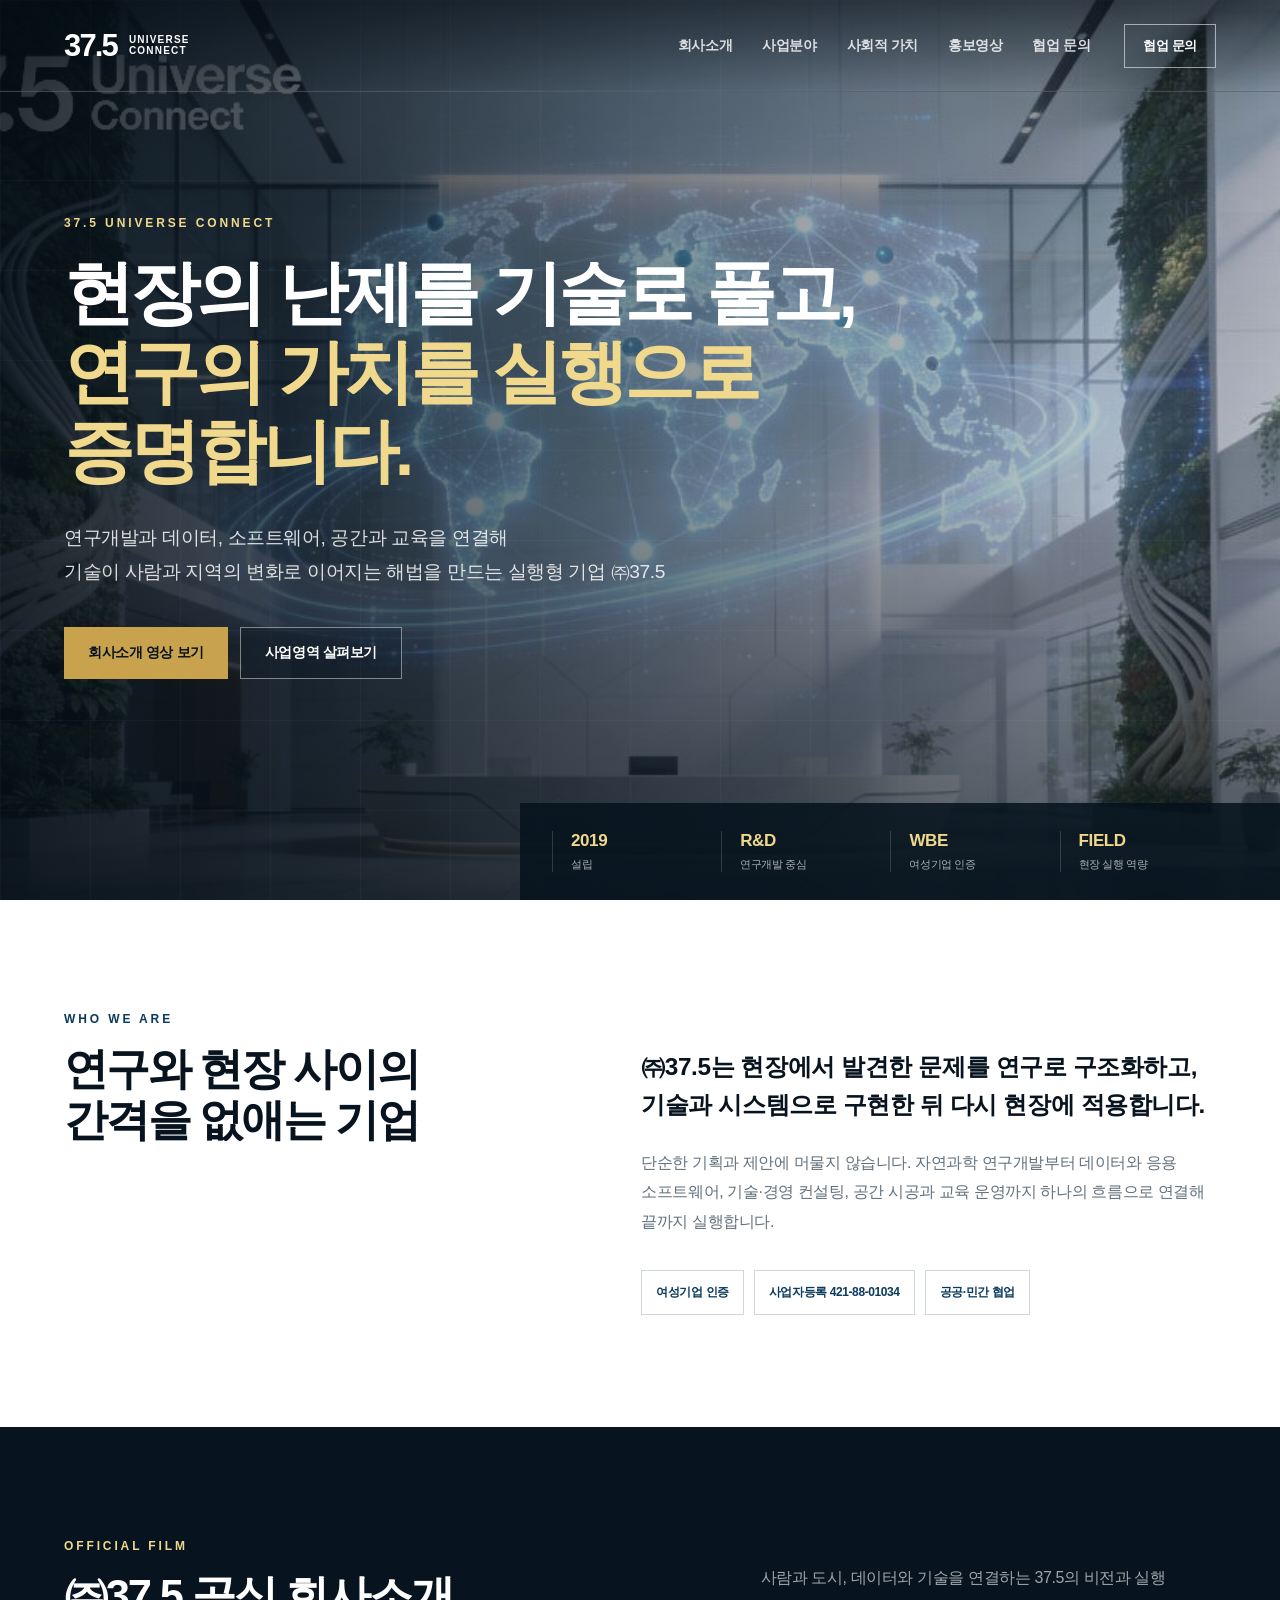
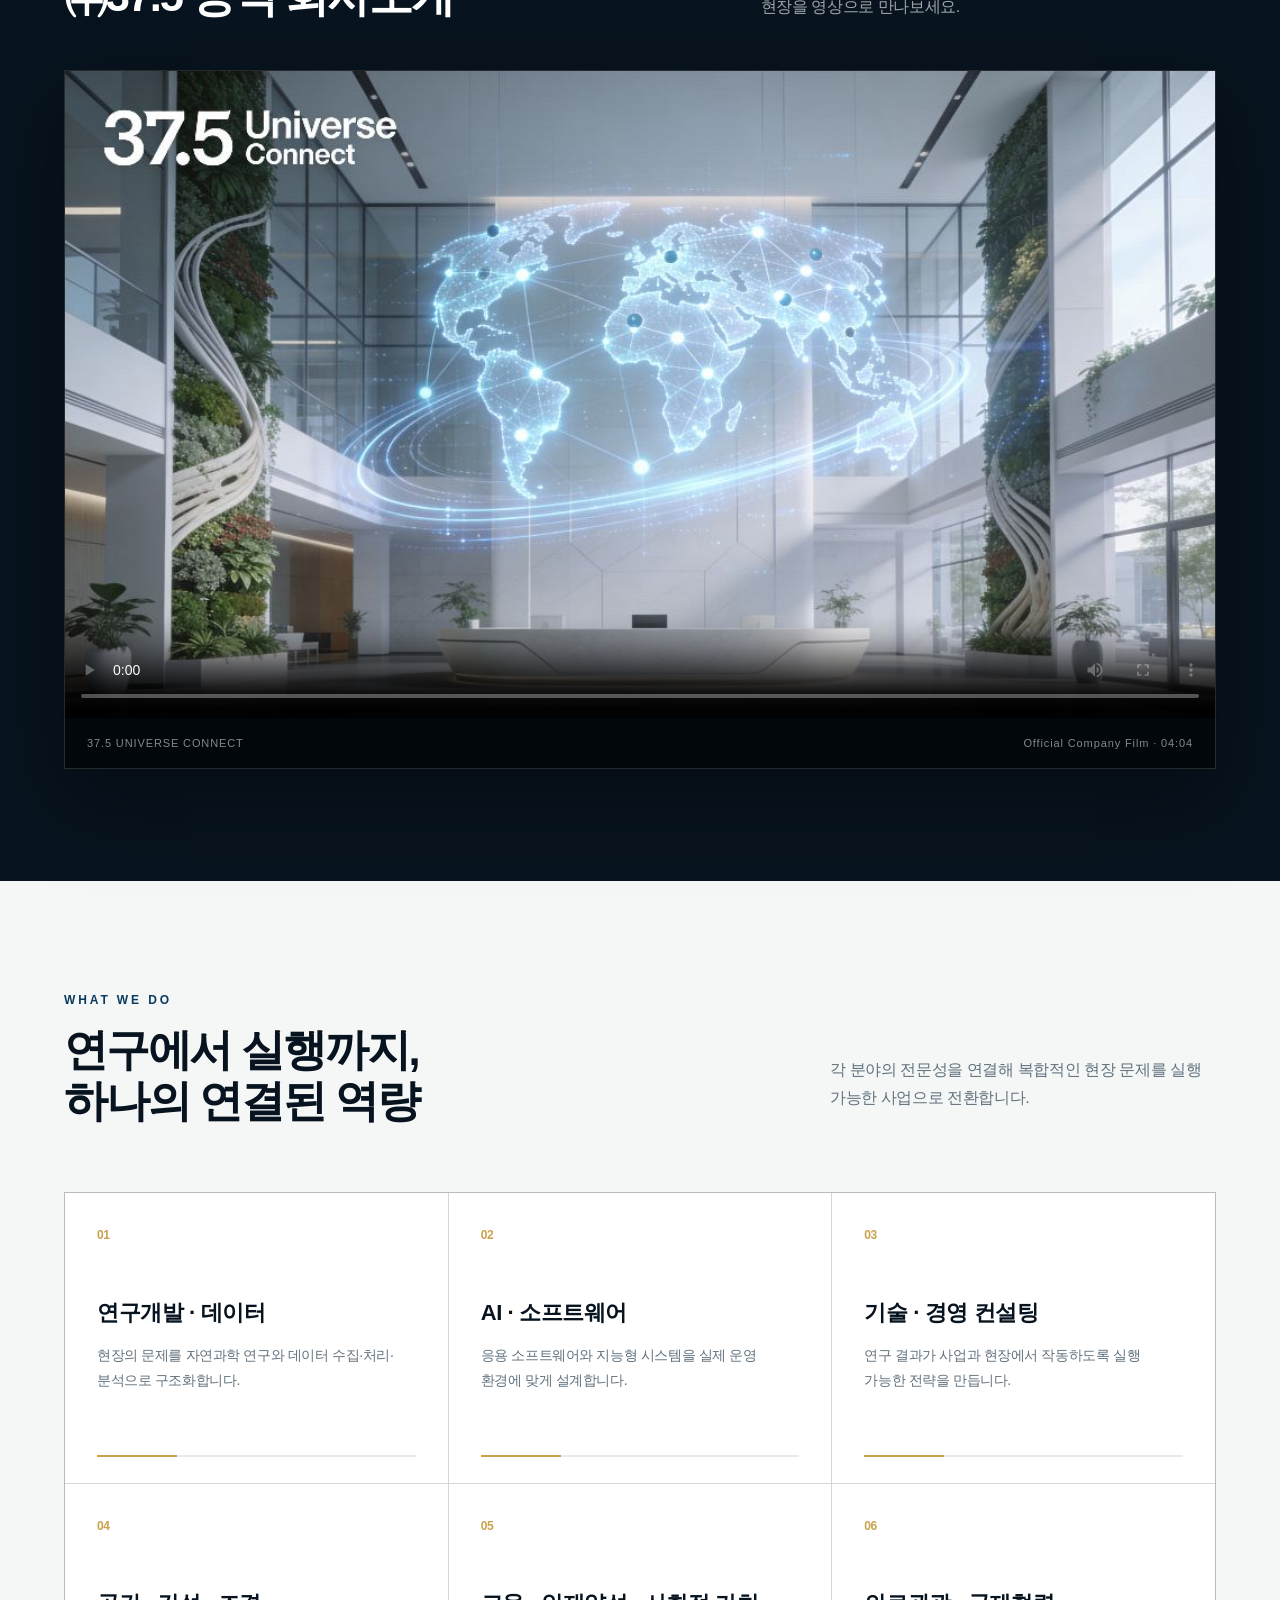
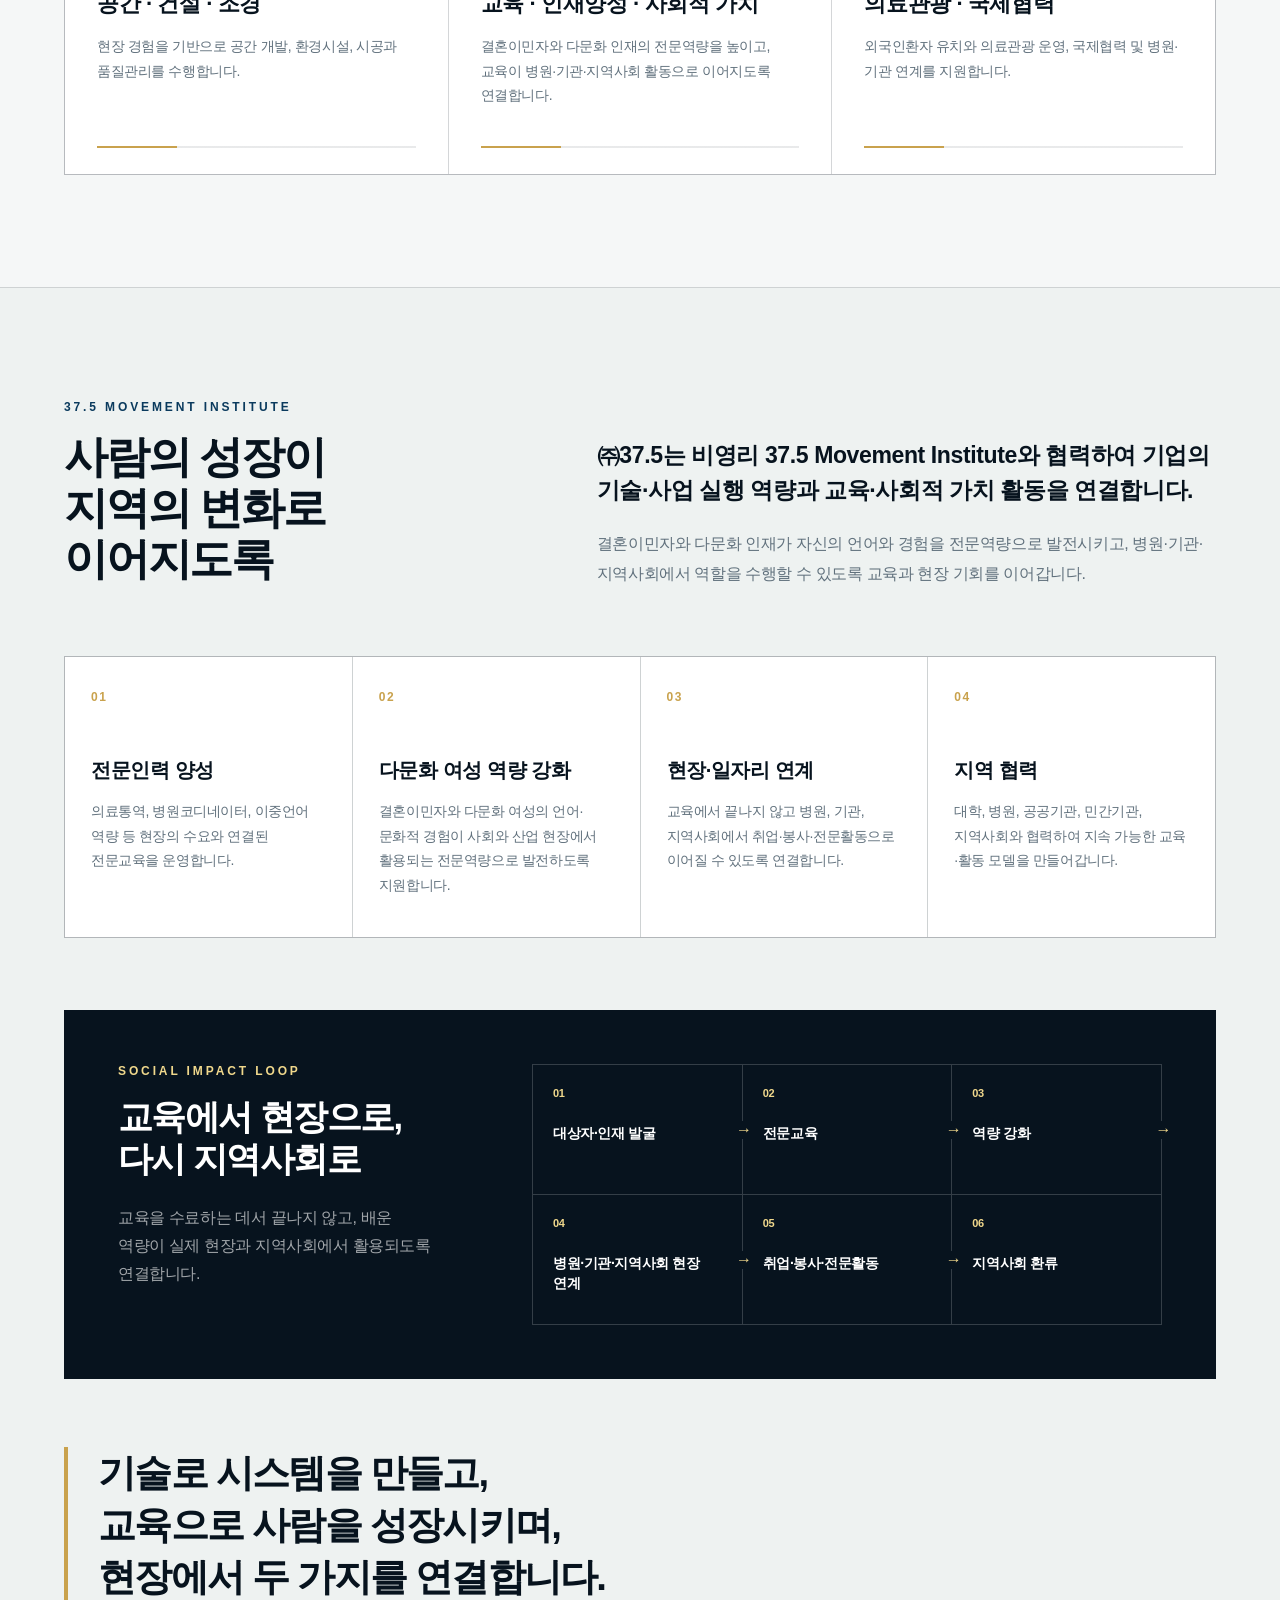
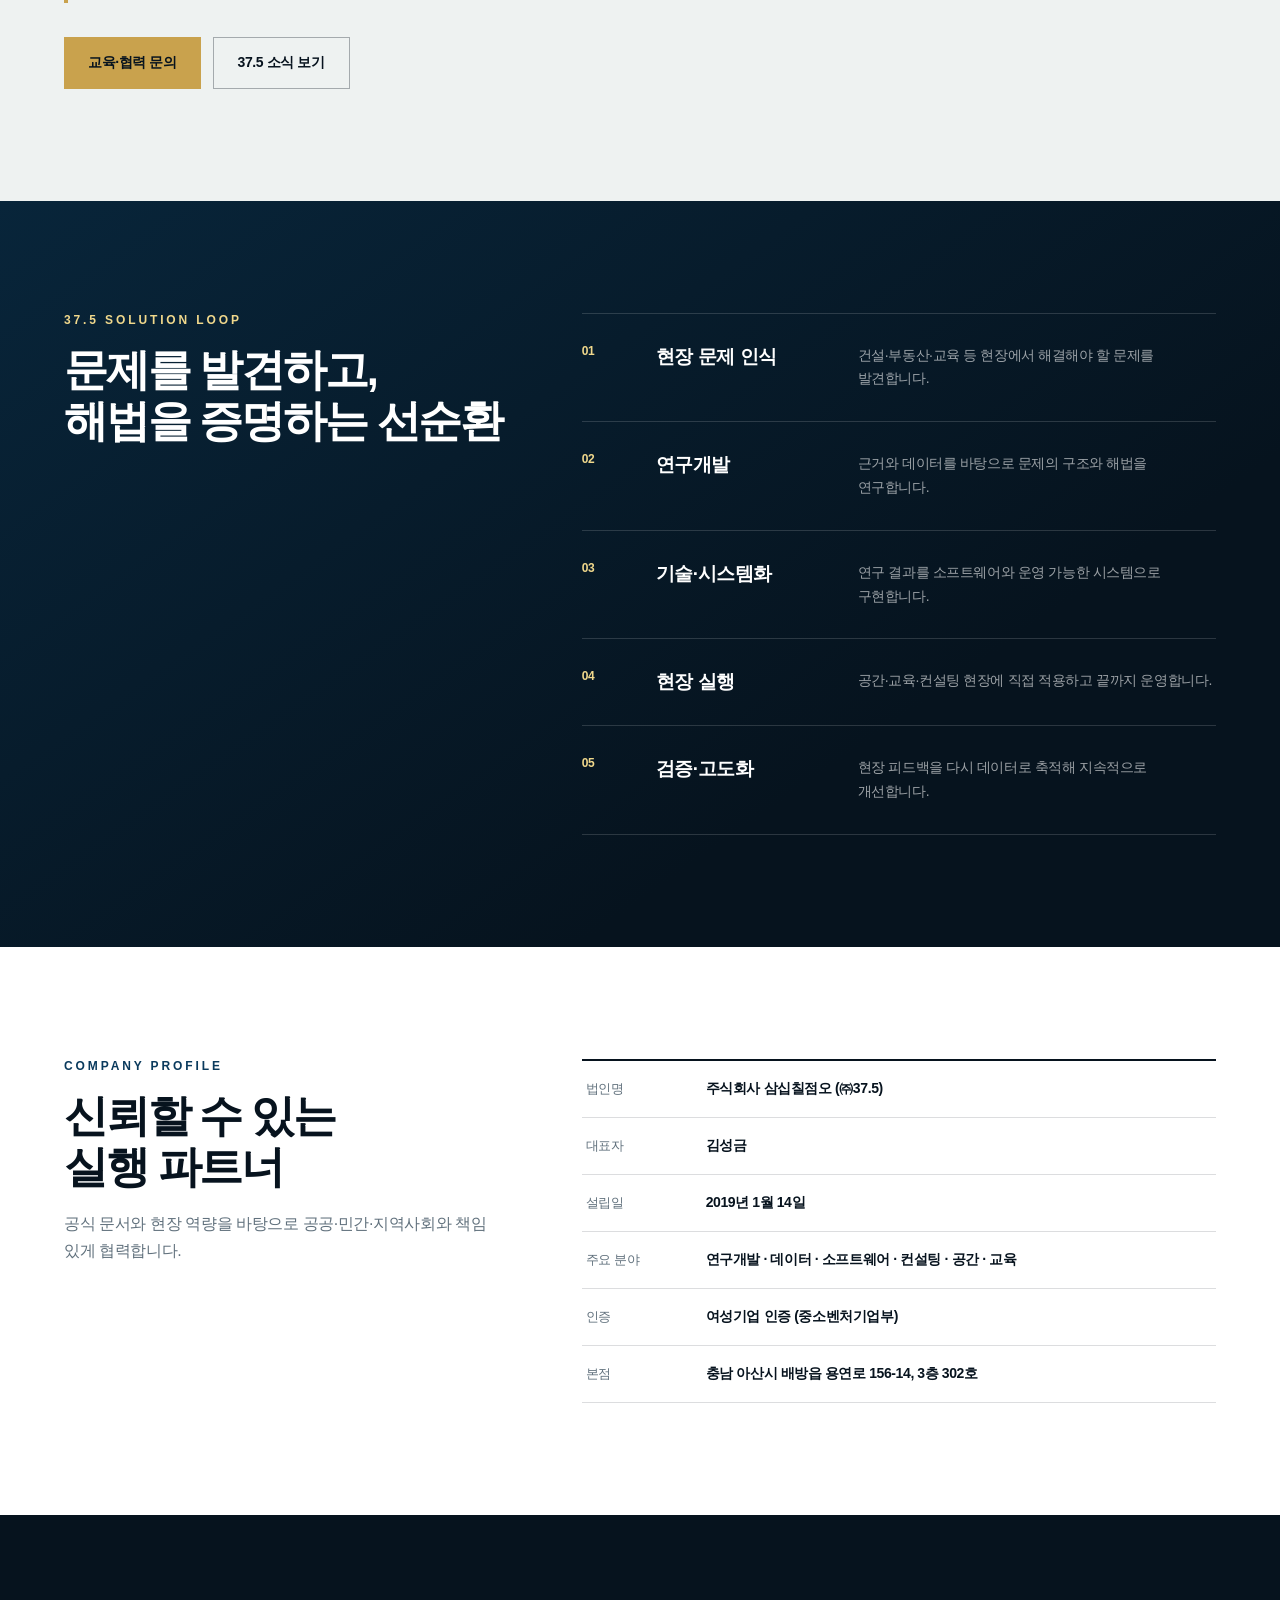
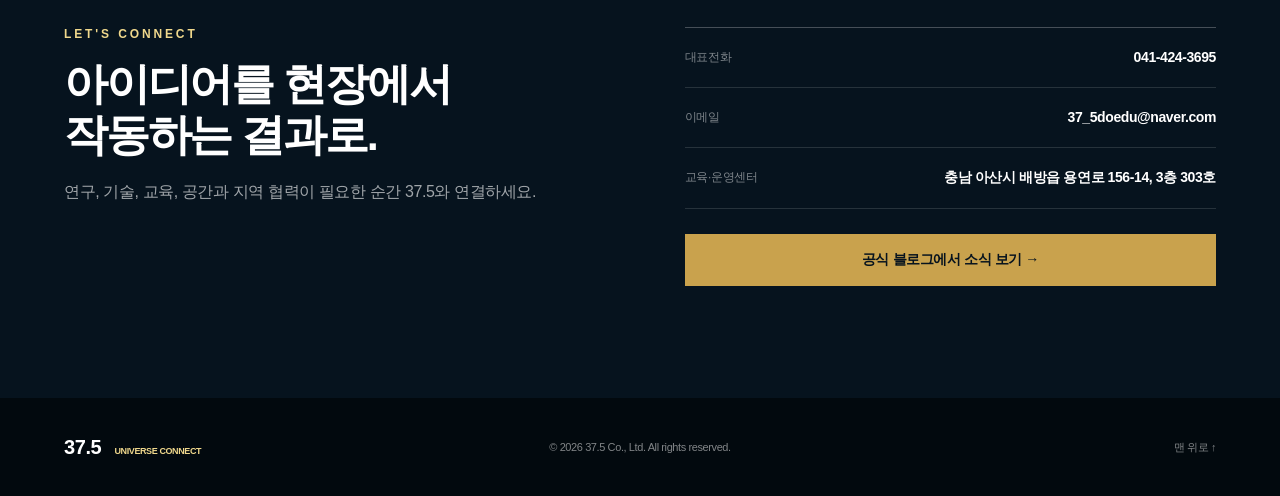
==== commit 5f397f20: "fix: match Naver verification tag format" ====
--- a/index.html
+++ b/index.html
@@ -6,6 +6,7 @@
   <title>㈜37.5 | 현장과 기술을 연결하는 연구·개발·실행형 기업</title>
   <meta name="description" content="㈜37.5는 연구개발, 데이터, AI·소프트웨어, 공간, 교육과 의료관광을 연결하고, 비영리 37.5 Movement Institute와 함께 다문화 인재양성과 지역사회 협력을 실행합니다.">
   <meta name="keywords" content="주식회사 삼십칠점오,㈜37.5,37.5 Universe Connect,37.5 Movement Institute,연구개발,데이터,AI,교육,다문화 인재양성,의료통역 교육,병원코디네이터,지역사회 협력,사회적 가치,의료관광">
+  <meta name="naver-site-verification" content="80d94e7c975be3bd59a94a2efb29021a1b7adb8" />
   <link rel="canonical" href="https://www.375.co.kr/">
   <link rel="icon" href="company-logo.png">
   <meta property="og:type" content="website">
